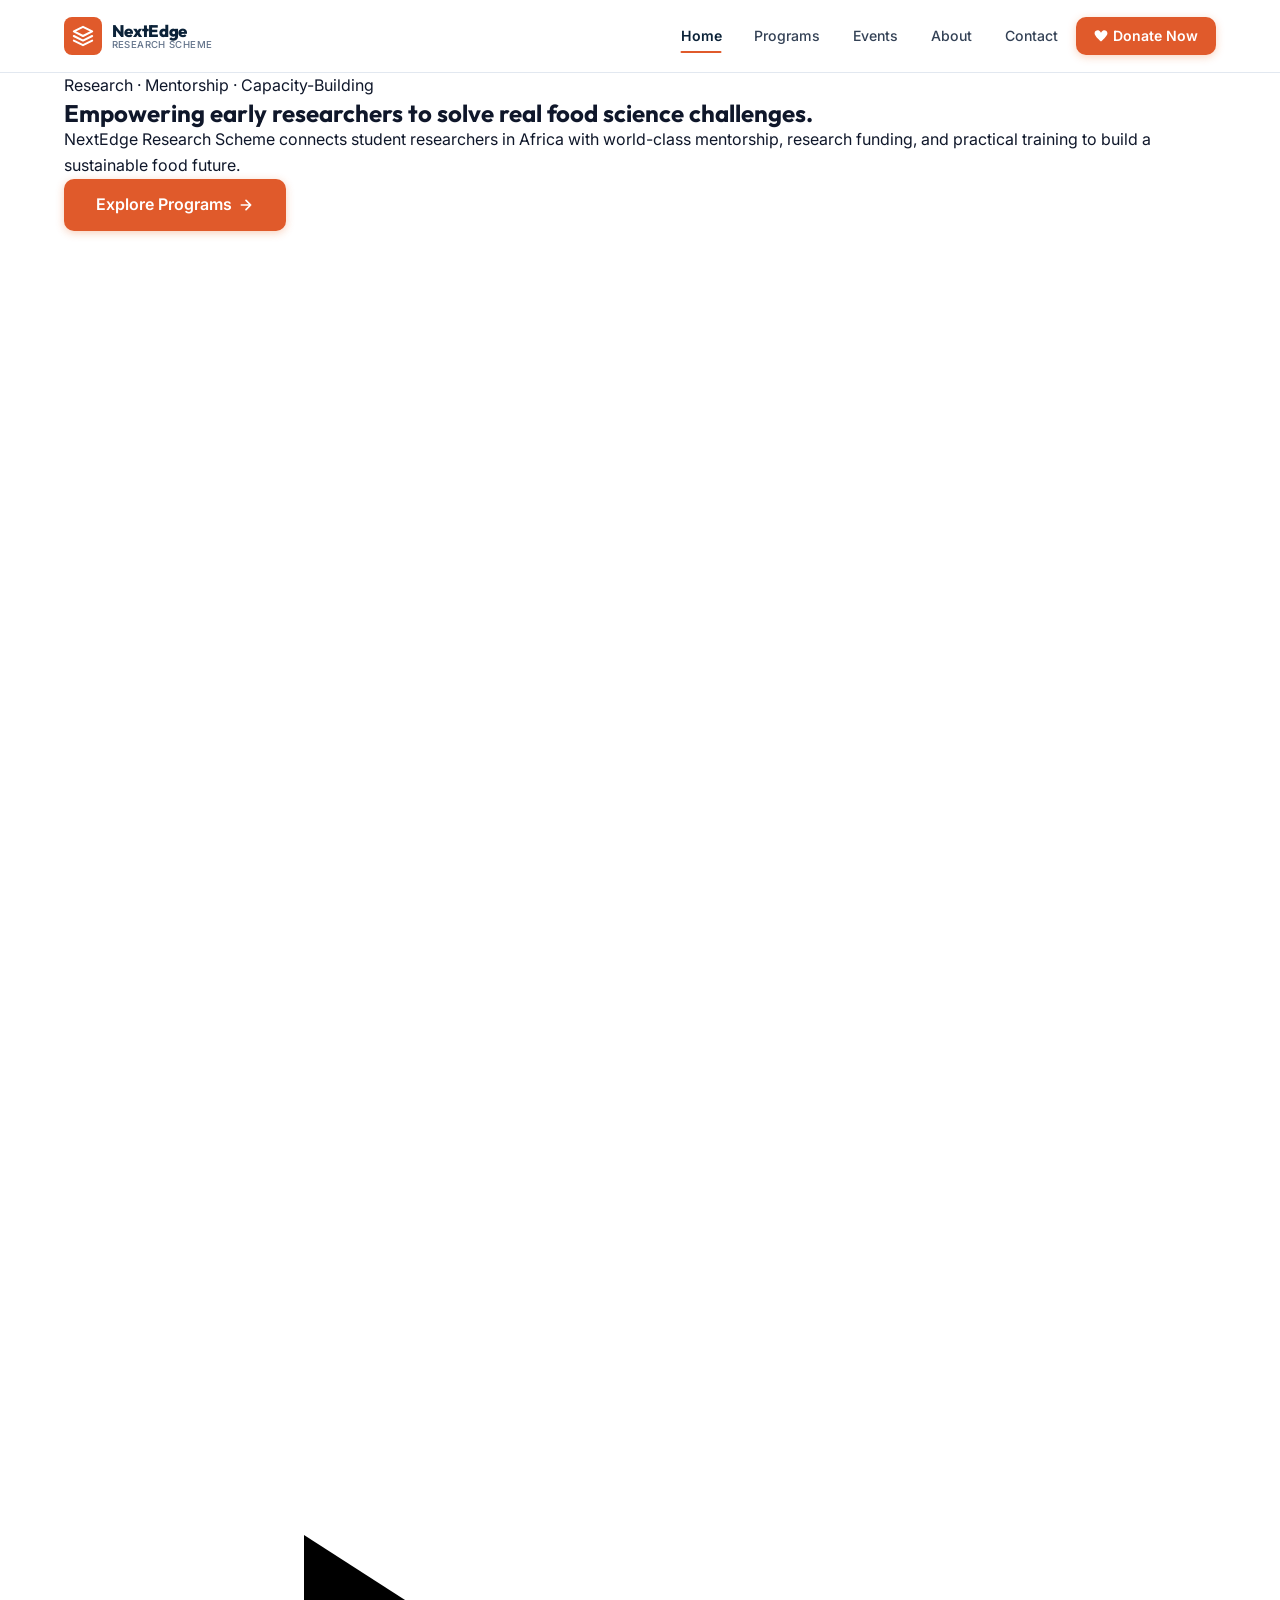
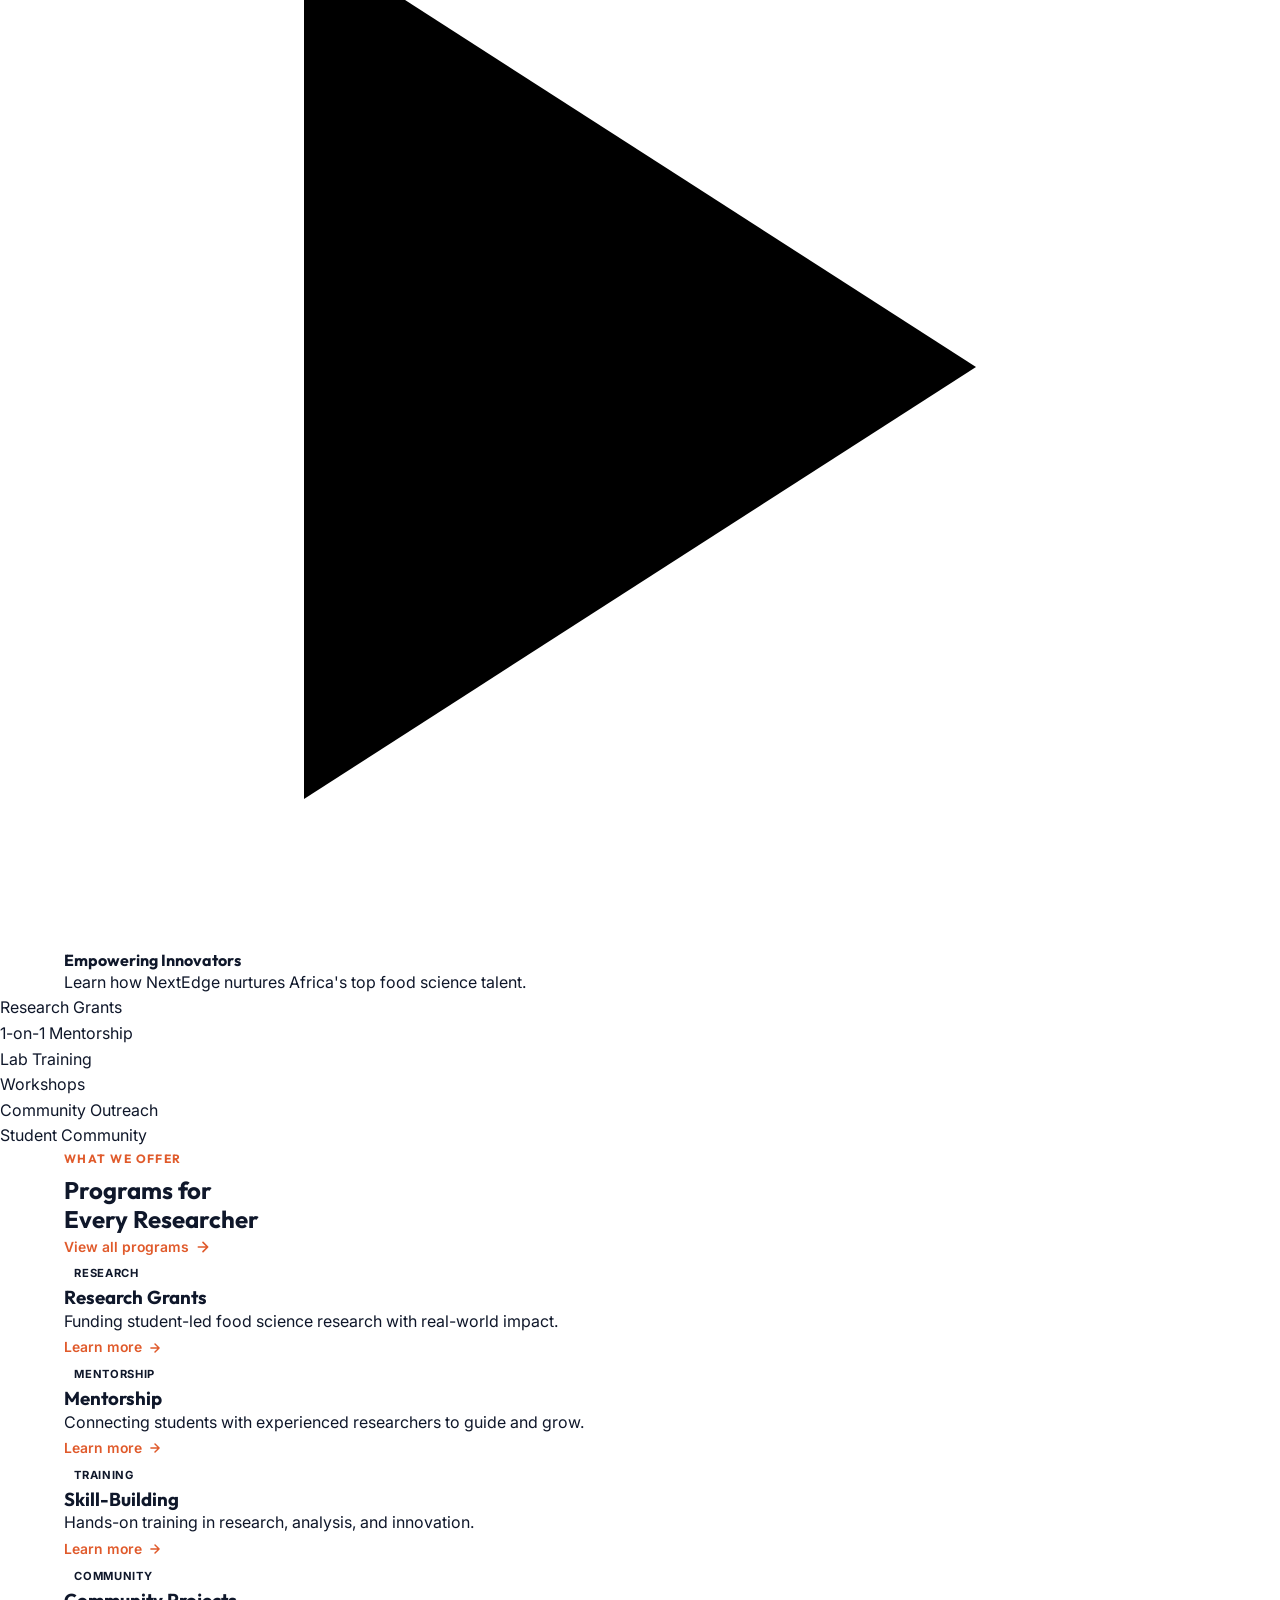
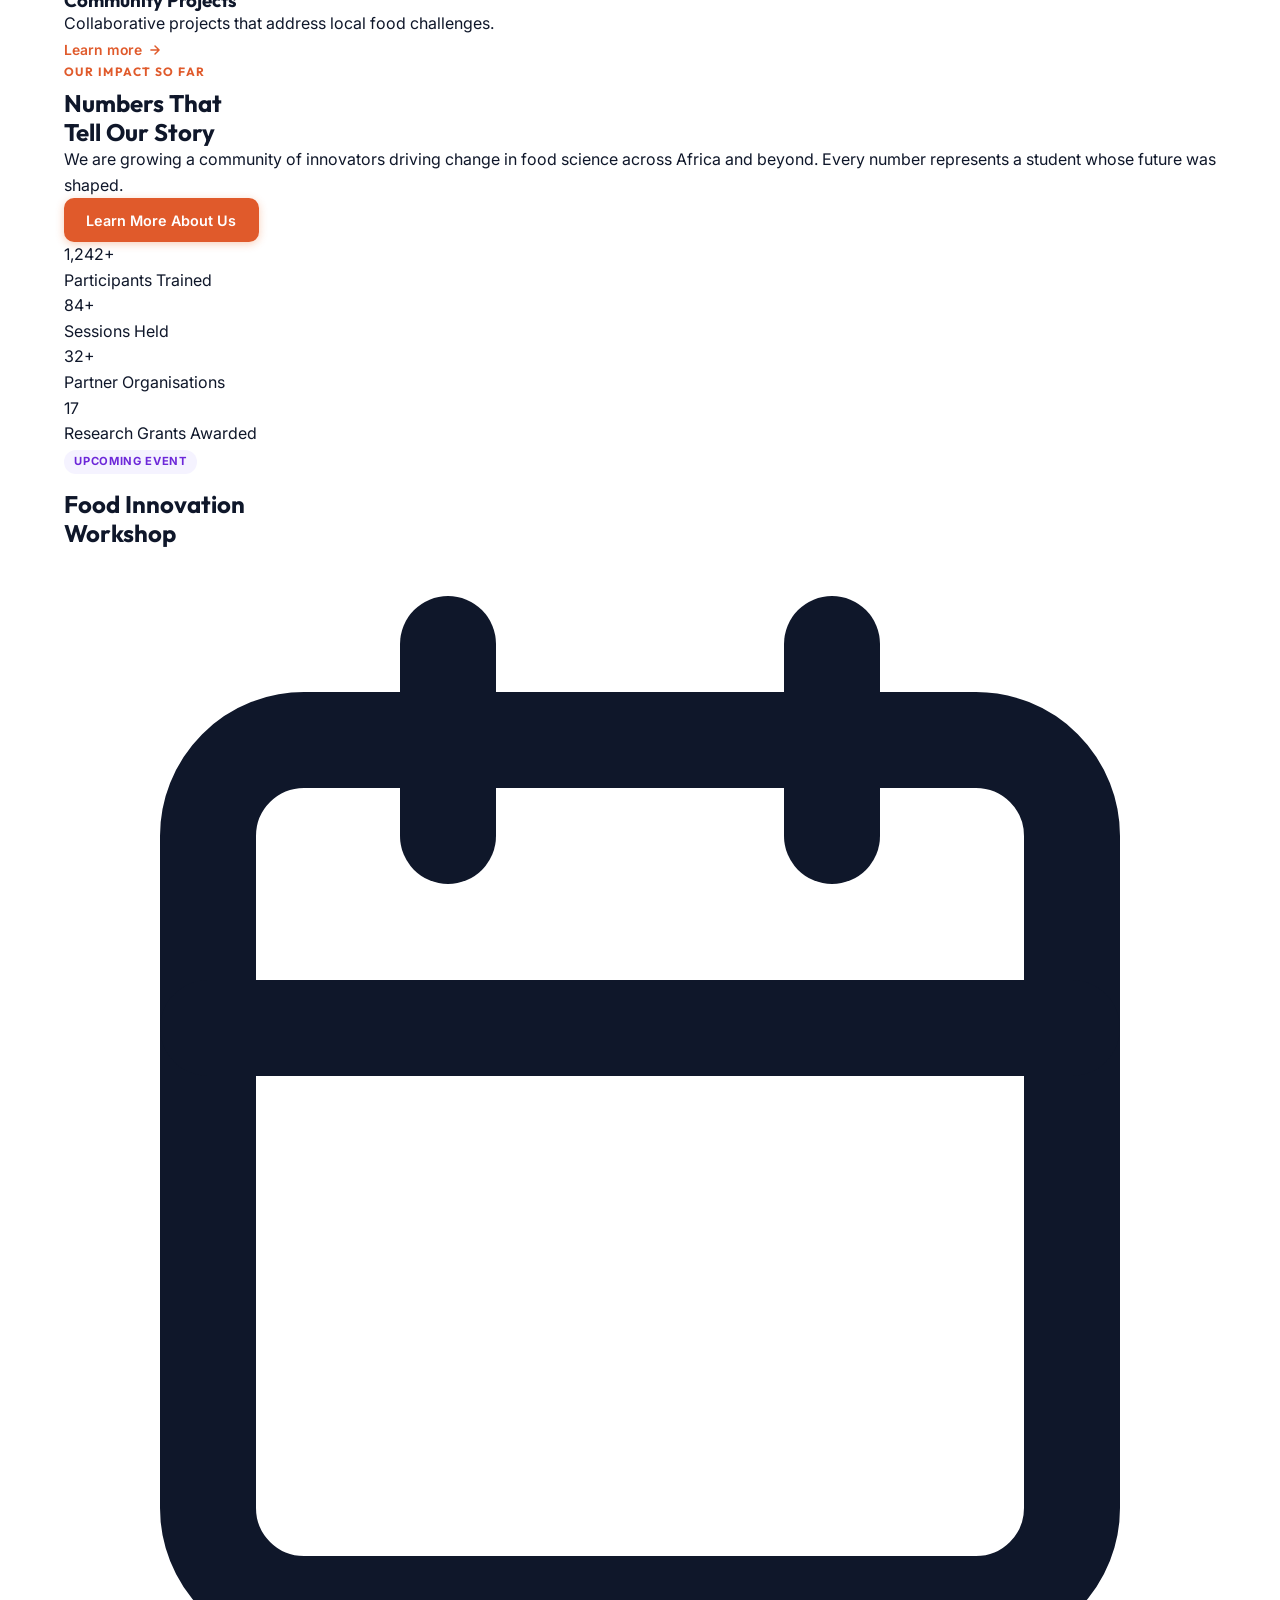
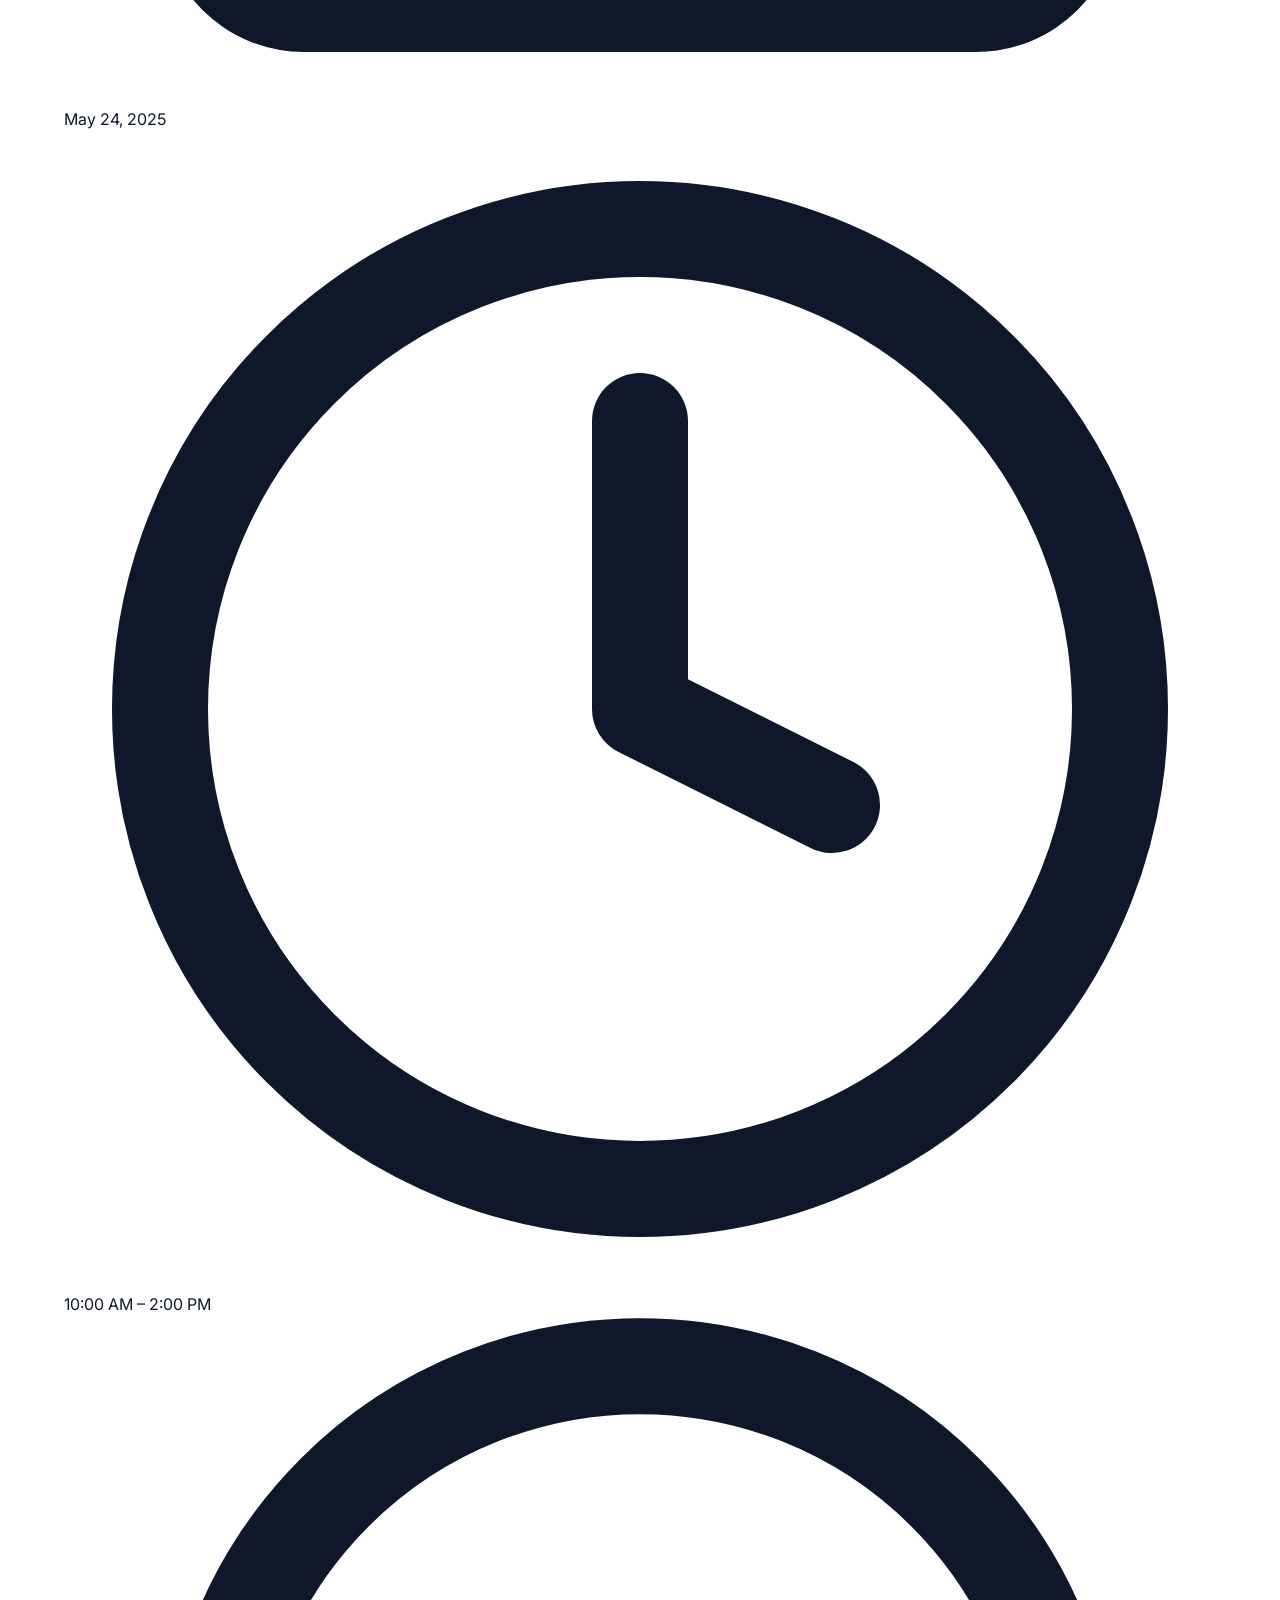
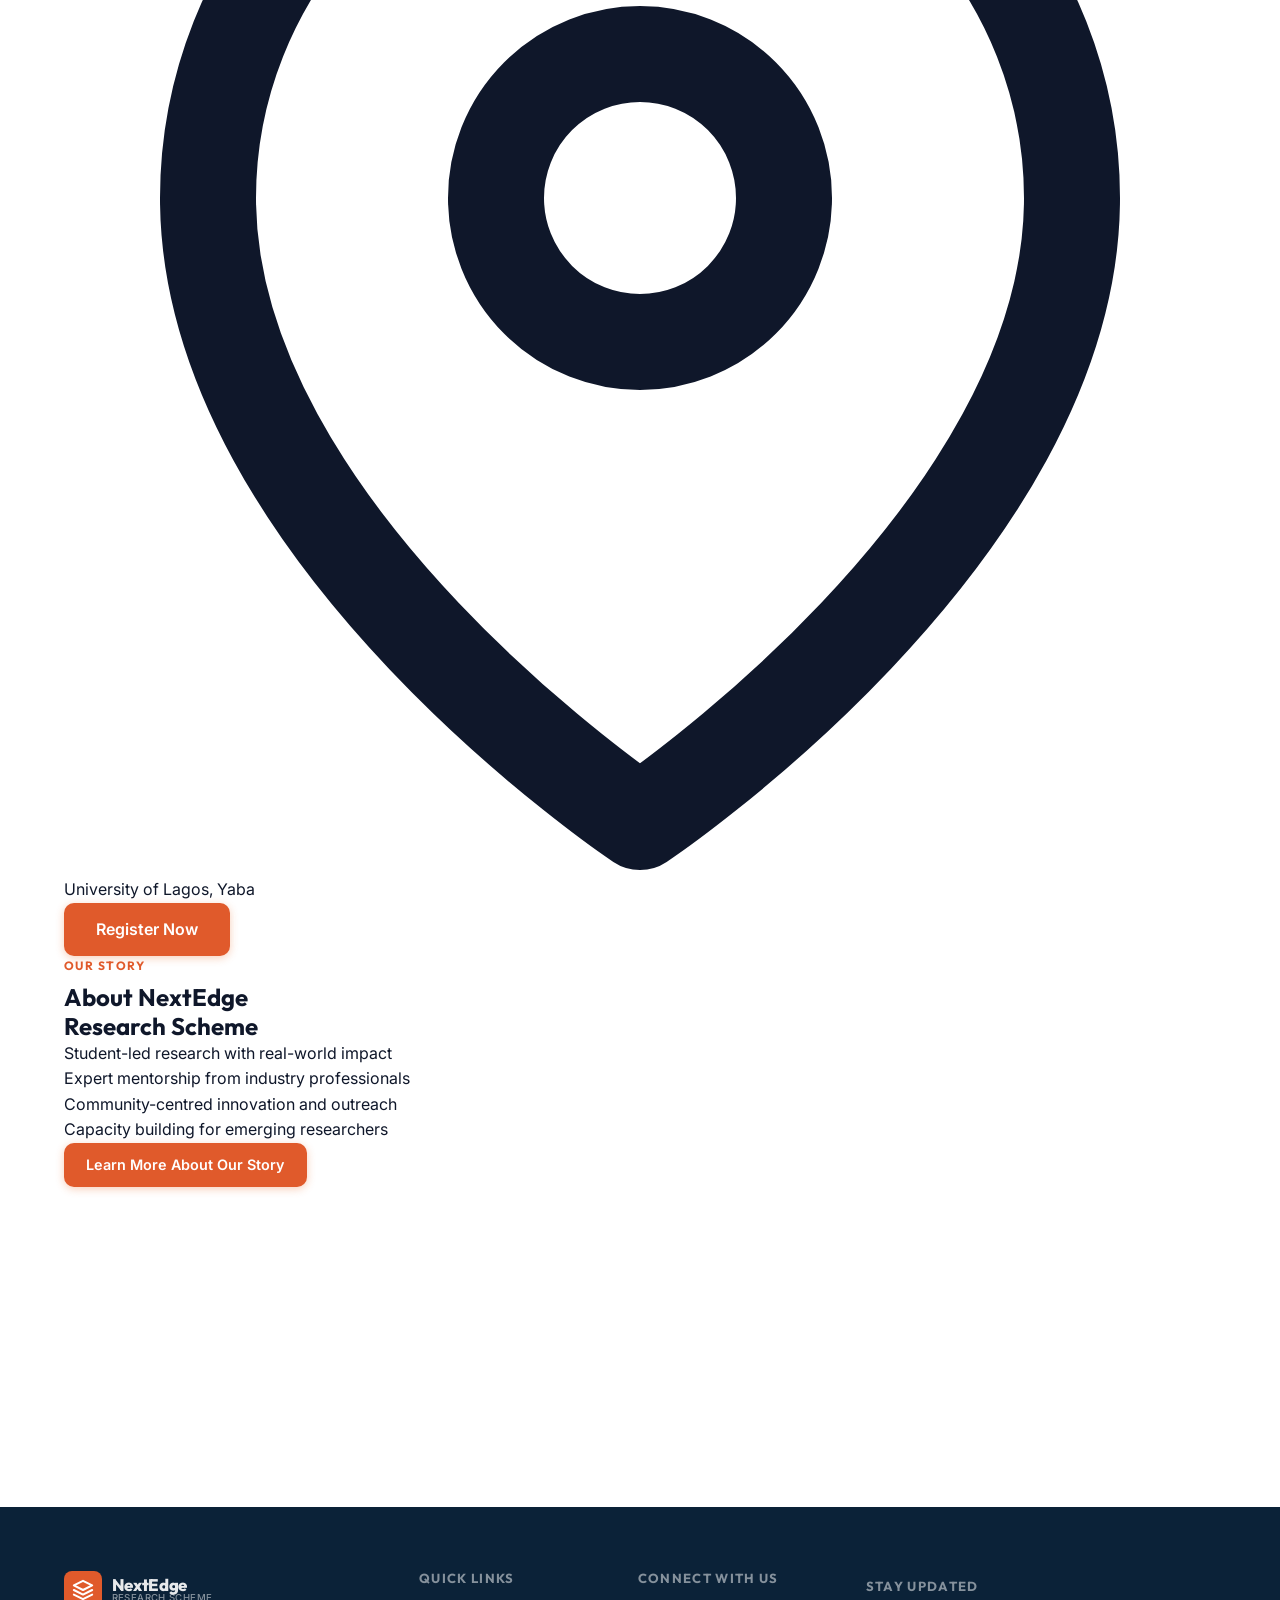
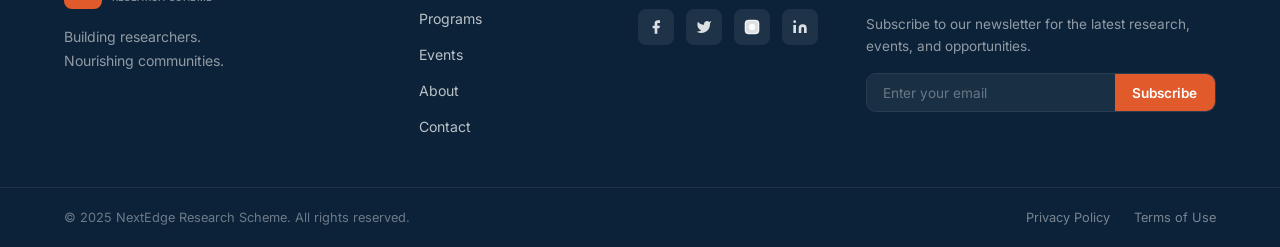
==== index.html @ d98e7039 "fix: rename NexEdge to NextEdge across all project files" ====
<!DOCTYPE html>
<html lang="en">
<head>
  <meta charset="UTF-8" />
  <meta name="viewport" content="width=device-width, initial-scale=1.0" />
  <title>NextEdge Research Scheme — Empowering the Next Generation of Food Scientists</title>
  <meta name="description" content="NextEdge Research Scheme empowers students and early researchers to solve real food science challenges through research, mentorship, and capacity-building." />
  <meta property="og:title" content="NextEdge Research Scheme" />
  <meta property="og:description" content="Empowering students and early researchers to solve real food science challenges." />
  <meta property="og:type" content="website" />
  <link rel="stylesheet" href="css/style.css" />
  <link rel="stylesheet" href="css/home.css" />
</head>
<body>

  <!-- ==================== NAVBAR ==================== -->
  <header id="navbar">
    <div class="container">
      <nav class="nav-inner">
        <a href="index.html" class="nav-logo" aria-label="NextEdge Research Scheme Home">
          <div class="nav-logo-icon">
            <svg viewBox="0 0 24 24" fill="none" stroke="#fff" stroke-width="2.2" stroke-linecap="round" stroke-linejoin="round">
              <path d="M12 2L2 7l10 5 10-5-10-5z"/><path d="M2 17l10 5 10-5"/><path d="M2 12l10 5 10-5"/>
            </svg>
          </div>
          <div class="nav-logo-text">
            <strong>NextEdge</strong>
            <span>Research Scheme</span>
          </div>
        </a>

        <ul class="nav-links" role="list">
          <li><a href="index.html" class="active">Home</a></li>
          <li><a href="programs.html">Programs</a></li>
          <li><a href="events.html">Events</a></li>
          <li><a href="about.html">About</a></li>
          <li><a href="contact.html">Contact</a></li>
          <li>
            <a href="contact.html" class="nav-donate" id="nav-donate-btn">
              <svg viewBox="0 0 24 24" fill="currentColor"><path d="M12 21.593c-5.63-5.539-11-10.297-11-14.402 0-3.791 3.068-5.191 5.281-5.191 1.312 0 4.151.501 5.719 4.457 1.59-3.968 4.464-4.447 5.726-4.447 2.54 0 5.274 1.621 5.274 5.181 0 4.069-5.136 8.625-11 14.402z"/></svg>
              Donate Now
            </a>
          </li>
        </ul>

        <button class="nav-hamburger" id="nav-hamburger" aria-label="Toggle menu" aria-expanded="false">
          <span></span><span></span><span></span>
        </button>
      </nav>
    </div>
    <nav class="nav-mobile" id="nav-mobile" aria-label="Mobile navigation">
      <a href="index.html" class="active">Home</a>
      <a href="programs.html">Programs</a>
      <a href="events.html">Events</a>
      <a href="about.html">About</a>
      <a href="contact.html">Contact</a>
      <a href="contact.html" class="btn btn-primary btn-sm">Donate Now</a>
    </nav>
  </header>

  <!-- ==================== HERO ==================== -->
  <section class="hero" aria-labelledby="hero-heading">
    <div class="container">
      <div class="hero-inner">

        <!-- Left Column: Copy & Actions -->
        <div class="hero-left">
          <div class="hero-tagline-badge">Research · Mentorship · Capacity-Building</div>

          <h1 class="hero-title" id="hero-heading">
            Empowering early researchers to solve <span class="highlight">real food science</span> challenges.
          </h1>

          <p class="hero-desc">
            NextEdge Research Scheme connects student researchers in Africa with world-class mentorship, research funding, and practical training to build a sustainable food future.
          </p>

          <div class="hero-actions">
            <a href="programs.html" class="btn btn-primary btn-lg" id="hero-explore-btn">
              Explore Programs
              <svg width="16" height="16" viewBox="0 0 24 24" fill="none" stroke="currentColor" stroke-width="2.5" stroke-linecap="round" stroke-linejoin="round"><path d="M5 12h14M12 5l7 7-7 7"/></svg>
            </a>
            <a href="about.html" class="btn btn-outline" id="hero-about-btn" style="color:rgba(255,255,255,0.8);border-color:rgba(255,255,255,0.25);">Our Story</a>
          </div>
        </div>

        <!-- Right Column: Story Preview Card -->
        <div class="hero-right">
          <div class="hero-card-preview" id="hero-story-preview">
            <div class="img-fill scene-mentor"></div>
            <div class="hero-card-overlay">
              <div class="hero-badge" role="button" tabindex="0" aria-label="Watch our story video">
                <div class="hero-badge-circle">
                  <svg class="ring-text" viewBox="0 0 100 100" aria-hidden="true">
                    <defs><path id="circle-path" d="M 50,50 m -37,0 a 37,37 0 1,1 74,0 a 37,37 0 1,1 -74,0"/></defs>
                    <text font-size="10.5" font-family="Inter, sans-serif" font-weight="600" fill="rgba(255,255,255,0.6)" letter-spacing="2.5">
                      <textPath href="#circle-path">WATCH OUR STORY · WATCH OUR STORY · </textPath>
                    </text>
                  </svg>
                  <div class="figure-overlay"></div>
                  <div class="hero-badge-play">
                    <svg viewBox="0 0 24 24"><polygon points="5 3 19 12 5 21 5 3"/></svg>
                  </div>
                </div>
              </div>
              <div class="hero-card-caption">
                <h4>Empowering Innovators</h4>
                <p>Learn how NextEdge nurtures Africa's top food science talent.</p>
              </div>
            </div>
          </div>
        </div>

      </div>
    </div>
  </section>

  <!-- ==================== PHOTO STEPPED CAROUSEL BAND ==================== -->
  <section class="photo-band" aria-label="Program photos carousel">
    <div class="photo-band-wrapper">
      <div class="photo-band-track">
        <div class="photo-panel active-center"><div class="img-fill scene-research"></div><span class="photo-panel-label">Research Grants</span></div>
        <div class="photo-panel"><div class="img-fill scene-mentor"></div><span class="photo-panel-label">1-on-1 Mentorship</span></div>
        <div class="photo-panel"><div class="img-fill scene-lab"></div><span class="photo-panel-label">Lab Training</span></div>
        <div class="photo-panel"><div class="img-fill scene-workshop"></div><span class="photo-panel-label">Workshops</span></div>
        <div class="photo-panel"><div class="img-fill scene-community"></div><span class="photo-panel-label">Community Outreach</span></div>
        <div class="photo-panel"><div class="img-fill scene-team"></div><span class="photo-panel-label">Student Community</span></div>
      </div>
    </div>
  </section>

  <!-- ==================== PROGRAMS (orange bold) ==================== -->
  <section class="programs-section" aria-labelledby="programs-heading">
    <div class="container">
      <div class="programs-heading-block">
        <div class="programs-heading-row">
          <div>
            <p class="section-label">What We Offer</p>
            <h2 id="programs-heading">Programs for<br>Every Researcher</h2>
          </div>
          <a href="programs.html" class="link-arrow" id="view-all-programs-link">
            View all programs
            <svg width="16" height="16" viewBox="0 0 24 24" fill="none" stroke="currentColor" stroke-width="2.5" stroke-linecap="round" stroke-linejoin="round"><path d="M5 12h14M12 5l7 7-7 7"/></svg>
          </a>
        </div>
      </div>

      <div class="programs-grid">

        <article class="program-card" id="program-research">
          <div class="program-card-img">
            <div class="img-fill scene-research" style="height:100%">
              <div class="figure-overlay">
                <div class="figure" style="height:65px"></div>
                <div class="figure" style="height:80px"></div>
                <div class="figure" style="height:60px"></div>
              </div>
            </div>
          </div>
          <div class="program-card-body">
            <span class="tag">Research</span>
            <h3>Research Grants</h3>
            <p>Funding student-led food science research with real-world impact.</p>
            <a href="programs.html#research-grants" class="link-arrow" id="learn-more-research">
              Learn more
              <svg width="14" height="14" viewBox="0 0 24 24" fill="none" stroke="currentColor" stroke-width="2.5" stroke-linecap="round" stroke-linejoin="round"><path d="M5 12h14M12 5l7 7-7 7"/></svg>
            </a>
          </div>
        </article>

        <article class="program-card" id="program-mentorship">
          <div class="program-card-img">
            <div class="img-fill scene-mentor" style="height:100%">
              <div class="figure-overlay">
                <div class="figure" style="height:70px"></div>
                <div class="figure" style="height:85px"></div>
              </div>
            </div>
          </div>
          <div class="program-card-body">
            <span class="tag">Mentorship</span>
            <h3>Mentorship</h3>
            <p>Connecting students with experienced researchers to guide and grow.</p>
            <a href="programs.html#mentorship" class="link-arrow" id="learn-more-mentorship">
              Learn more
              <svg width="14" height="14" viewBox="0 0 24 24" fill="none" stroke="currentColor" stroke-width="2.5" stroke-linecap="round" stroke-linejoin="round"><path d="M5 12h14M12 5l7 7-7 7"/></svg>
            </a>
          </div>
        </article>

        <article class="program-card" id="program-skillbuilding">
          <div class="program-card-img">
            <div class="img-fill scene-lab" style="height:100%">
              <div class="figure-overlay">
                <div class="figure" style="height:65px"></div>
                <div class="figure" style="height:80px"></div>
                <div class="figure" style="height:60px"></div>
              </div>
            </div>
          </div>
          <div class="program-card-body">
            <span class="tag">Training</span>
            <h3>Skill-Building</h3>
            <p>Hands-on training in research, analysis, and innovation.</p>
            <a href="programs.html#skill-building" class="link-arrow" id="learn-more-skills">
              Learn more
              <svg width="14" height="14" viewBox="0 0 24 24" fill="none" stroke="currentColor" stroke-width="2.5" stroke-linecap="round" stroke-linejoin="round"><path d="M5 12h14M12 5l7 7-7 7"/></svg>
            </a>
          </div>
        </article>

        <article class="program-card" id="program-community">
          <div class="program-card-img">
            <div class="img-fill scene-community" style="height:100%">
              <div class="figure-overlay">
                <div class="figure" style="height:65px"></div>
                <div class="figure" style="height:80px"></div>
                <div class="figure" style="height:70px"></div>
                <div class="figure" style="height:85px"></div>
              </div>
            </div>
          </div>
          <div class="program-card-body">
            <span class="tag">Community</span>
            <h3>Community Projects</h3>
            <p>Collaborative projects that address local food challenges.</p>
            <a href="programs.html#community-projects" class="link-arrow" id="learn-more-community">
              Learn more
              <svg width="14" height="14" viewBox="0 0 24 24" fill="none" stroke="currentColor" stroke-width="2.5" stroke-linecap="round" stroke-linejoin="round"><path d="M5 12h14M12 5l7 7-7 7"/></svg>
            </a>
          </div>
        </article>

      </div>
    </div>
  </section>

  <!-- ==================== STATS (dark) ==================== -->
  <section class="stats-section" aria-labelledby="stats-heading">
    <div class="container">
      <div class="stats-inner">

        <div class="stats-text-col">
          <p class="section-label">Our Impact So Far</p>
          <h2 class="stats-title" id="stats-heading">Numbers That<br>Tell Our Story</h2>
          <p class="stats-body-text">
            We are growing a community of innovators driving change in food science across Africa and beyond. Every number represents a student whose future was shaped.
          </p>
          <a href="about.html" class="btn btn-primary" id="stats-learn-more-btn">Learn More About Us</a>
        </div>

        <div class="stats-grid" id="stats-grid">
          <div class="stat-card" id="stat-participants">
            <div class="stat-value"><span data-target="1250" data-suffix="+">0</span></div>
            <p class="stat-label">Participants Trained</p>
          </div>
          <div class="stat-card" id="stat-sessions">
            <div class="stat-value"><span data-target="85" data-suffix="+">0</span></div>
            <p class="stat-label">Sessions Held</p>
          </div>
          <div class="stat-card" id="stat-partners">
            <div class="stat-value"><span data-target="32" data-suffix="+">0</span></div>
            <p class="stat-label">Partner Organisations</p>
          </div>
          <div class="stat-card" id="stat-grants">
            <div class="stat-value"><span data-target="18" data-suffix="">0</span></div>
            <p class="stat-label">Research Grants Awarded</p>
          </div>
        </div>

      </div>
    </div>
  </section>

  <!-- ==================== UPCOMING EVENT spotlight ==================== -->
  <section class="event-spotlight" aria-labelledby="event-spotlight-heading">
    <div class="event-spotlight-bg">
      <div class="img-fill scene-workshop">
        <div class="figure-overlay">
          <div class="figure" style="height:160px"></div>
          <div class="figure" style="height:190px"></div>
          <div class="figure" style="height:140px"></div>
          <div class="figure" style="height:180px"></div>
          <div class="figure" style="height:200px"></div>
          <div class="figure" style="height:165px"></div>
          <div class="figure" style="height:150px"></div>
        </div>
      </div>
    </div>

    <div class="event-spotlight-content">
      <div class="container">
        <div class="event-spotlight-inner">
          <div class="event-spotlight-left">
            <span class="tag tag-workshop" style="margin-bottom:1rem; display:inline-block;">Upcoming Event</span>
            <h2 class="event-spotlight-title" id="event-spotlight-heading">
              Food Innovation<br>Workshop
            </h2>
            <ul class="event-spotlight-meta" aria-label="Event details">
              <li class="event-meta-item">
                <svg viewBox="0 0 24 24" fill="none" stroke="currentColor" stroke-width="2" stroke-linecap="round" stroke-linejoin="round"><rect x="3" y="4" width="18" height="18" rx="2"/><line x1="16" y1="2" x2="16" y2="6"/><line x1="8" y1="2" x2="8" y2="6"/><line x1="3" y1="10" x2="21" y2="10"/></svg>
                May 24, 2025
              </li>
              <li class="event-meta-item">
                <svg viewBox="0 0 24 24" fill="none" stroke="currentColor" stroke-width="2" stroke-linecap="round" stroke-linejoin="round"><circle cx="12" cy="12" r="10"/><polyline points="12 6 12 12 16 14"/></svg>
                10:00 AM – 2:00 PM
              </li>
              <li class="event-meta-item">
                <svg viewBox="0 0 24 24" fill="none" stroke="currentColor" stroke-width="2" stroke-linecap="round" stroke-linejoin="round"><path d="M21 10c0 7-9 13-9 13s-9-6-9-13a9 9 0 0 1 18 0z"/><circle cx="12" cy="10" r="3"/></svg>
                University of Lagos, Yaba
              </li>
            </ul>
          </div>

          <div class="event-spotlight-right">
            <a href="contact.html" class="btn btn-primary btn-lg" id="event-register-btn">Register Now</a>
            <a href="events.html" class="btn" id="view-all-events-btn" style="background:rgba(255,255,255,0.1); color:#fff; border:1px solid rgba(255,255,255,0.2);">View All Events</a>
          </div>
        </div>
      </div>
    </div>
  </section>

  <!-- ==================== ABOUT PREVIEW (large card) ==================== -->
  <section class="about-preview" aria-labelledby="about-card-heading">
    <div class="container">
      <div class="about-preview-card">

        <div class="about-preview-text">
          <p class="section-label">Our Story</p>
          <h2 id="about-card-heading">About NextEdge<br>Research Scheme</h2>
          <div class="about-preview-checklist">
            <div class="about-check-item">Student-led research with real-world impact</div>
            <div class="about-check-item">Expert mentorship from industry professionals</div>
            <div class="about-check-item">Community-centred innovation and outreach</div>
            <div class="about-check-item">Capacity building for emerging researchers</div>
          </div>
          <a href="about.html" class="btn btn-primary" id="hero-learn-more-btn">Learn More About Our Story</a>
        </div>

        <div class="about-preview-img">
          <div class="img-fill scene-mentor" style="height:100%; min-height:320px;">
            <div class="figure-overlay">
              <div class="figure" style="height:160px"></div>
              <div class="figure" style="height:200px"></div>
              <div class="figure" style="height:145px"></div>
            </div>
          </div>
        </div>

      </div>
    </div>
  </section>

  <!-- ==================== FOOTER ==================== -->
  <footer id="footer" aria-label="Site footer">
    <div class="container">
      <div class="footer-grid">
        <div class="footer-brand">
          <a href="index.html" class="nav-logo" aria-label="NextEdge Home">
            <div class="nav-logo-icon">
              <svg viewBox="0 0 24 24" fill="none" stroke="#fff" stroke-width="2.2" stroke-linecap="round" stroke-linejoin="round">
                <path d="M12 2L2 7l10 5 10-5-10-5z"/><path d="M2 17l10 5 10-5"/><path d="M2 12l10 5 10-5"/>
              </svg>
            </div>
            <div class="nav-logo-text">
              <strong>NextEdge</strong>
              <span>Research Scheme</span>
            </div>
          </a>
          <p class="footer-tagline">Building researchers.<br>Nourishing communities.</p>
        </div>
        <div class="footer-col">
          <h4>Quick Links</h4>
          <ul>
            <li><a href="programs.html">Programs</a></li>
            <li><a href="events.html">Events</a></li>
            <li><a href="about.html">About</a></li>
            <li><a href="contact.html">Contact</a></li>
          </ul>
        </div>
        <div class="footer-col">
          <h4>Connect With Us</h4>
          <div class="footer-social" role="list">
            <a href="#" class="social-icon" aria-label="Facebook" role="listitem">
              <svg viewBox="0 0 24 24" fill="rgba(255,255,255,0.85)"><path d="M18 2h-3a5 5 0 0 0-5 5v3H7v4h3v8h4v-8h3l1-4h-4V7a1 1 0 0 1 1-1h3z"/></svg>
            </a>
            <a href="#" class="social-icon" aria-label="Twitter" role="listitem">
              <svg viewBox="0 0 24 24" fill="rgba(255,255,255,0.85)"><path d="M23 3a10.9 10.9 0 0 1-3.14 1.53 4.48 4.48 0 0 0-7.86 3v1A10.66 10.66 0 0 1 3 4s-4 9 5 13a11.64 11.64 0 0 1-7 2c9 5 20 0 20-11.5a4.5 4.5 0 0 0-.08-.83A7.72 7.72 0 0 0 23 3z"/></svg>
            </a>
            <a href="#" class="social-icon" aria-label="Instagram" role="listitem">
              <svg viewBox="0 0 24 24" fill="none" stroke="rgba(255,255,255,0.85)" stroke-width="2"><rect x="2" y="2" width="20" height="20" rx="5"/><path d="M16 11.37A4 4 0 1 1 12.63 8 4 4 0 0 1 16 11.37z"/><line x1="17.5" y1="6.5" x2="17.51" y2="6.5"/></svg>
            </a>
            <a href="#" class="social-icon" aria-label="LinkedIn" role="listitem">
              <svg viewBox="0 0 24 24" fill="rgba(255,255,255,0.85)"><path d="M16 8a6 6 0 0 1 6 6v7h-4v-7a2 2 0 0 0-2-2 2 2 0 0 0-2 2v7h-4v-7a6 6 0 0 1 6-6z"/><rect x="2" y="9" width="4" height="12"/><circle cx="4" cy="4" r="2"/></svg>
            </a>
          </div>
        </div>
        <div class="footer-col footer-newsletter">
          <h4>Stay Updated</h4>
          <p>Subscribe to our newsletter for the latest research, events, and opportunities.</p>
          <form class="newsletter-form" id="footer-newsletter-form" novalidate>
            <input type="email" placeholder="Enter your email" aria-label="Email address for newsletter" required />
            <button type="submit">Subscribe</button>
          </form>
        </div>
      </div>
    </div>
    <div class="footer-bottom">
      <div class="container">
        <div class="footer-bottom-inner">
          <p>© 2025 NextEdge Research Scheme. All rights reserved.</p>
          <nav class="footer-legal" aria-label="Legal links">
            <a href="#">Privacy Policy</a>
            <a href="#">Terms of Use</a>
          </nav>
        </div>
      </div>
    </div>
  </footer>

  <script src="js/main.js"></script>
</body>
</html>
---- css/style.css ----
/* ============================================================
   NextEdge Research Scheme — Global Styles
   style.css: Variables, Reset, Typography, Navbar, Footer
   ============================================================ */

@import url('https://fonts.googleapis.com/css2?family=Outfit:wght@300;400;500;600;700;800&family=Inter:wght@300;400;500;600;700&display=swap');

/* ===== CSS VARIABLES ===== */
:root {
  /* Colors */
  --navy:        #0B2238;
  --navy-light:  #143454;
  --navy-mid:    #1E4670;
  --orange:      #E05A2B;
  --orange-dark: #C4481C;
  --orange-light:#F27043;
  --orange-bg:   #FFF4F0;
  
  /* Complementary Natural Accents */
  --green:       #2A6F4E;
  --green-bg:    #EBF5F0;
  --gold:        #D97706;
  --gold-bg:     #FEF3C7;

  /* Text Contrast System */
  --text-dark:   #0F172A; /* Deep slate for high contrast titles */
  --text-mid:    #334155; /* Mid slate for body text */
  --text-light:  #64748B; /* Soft slate for descriptions */
  --text-muted:  #94A3B8; /* Muted captions */

  /* Background System */
  --bg-white:    #FFFFFF;
  --bg-light:    #F8FAFC;
  --bg-porcelain:#F1F5F9;
  --border:      #E2E8F0;
  --border-dark: #CBD5E1;

  /* Category Tags */
  --tag-research:   #EFF6FF;
  --tag-research-c: #1D4ED8;
  --tag-mentorship: #F0FDF4;
  --tag-mentorship-c:#15803D;
  --tag-training:   #FFFBEB;
  --tag-training-c: #D97706;
  --tag-community:  #FFF7ED;
  --tag-community-c:#EA580C;
  --tag-workshop:   #F5F3FF;
  --tag-workshop-c: #6D28D9;

  /* Typography */
  --font-heading: 'Outfit', sans-serif;
  --font-body:    'Inter', sans-serif;

  /* Spacing */
  --section-pad: 5rem 0;
  --container-max: 1200px;
  --container-pad: 0 1.5rem;

  /* Radius */
  --radius-sm:  6px;
  --radius-md:  10px;
  --radius-lg:  16px;
  --radius-xl:  24px;

  /* Shadows */
  --shadow-sm:  0 1px 3px rgba(15,23,42,0.06);
  --shadow-md:  0 4px 20px rgba(15,23,42,0.08);
  --shadow-lg:  0 10px 32px rgba(15,23,42,0.12);
  --shadow-nav: 0 4px 20px rgba(11,34,56,0.08);

  /* Transitions */
  --trans-fast: 0.18s ease;
  --trans-mid:  0.28s ease;
  --trans-slow: 0.4s ease;

  /* Nav */
  --nav-height: 72px;
}

/* ===== RESET & BASE ===== */
*, *::before, *::after { box-sizing: border-box; margin: 0; padding: 0; }

html { scroll-behavior: smooth; font-size: 16px; -webkit-text-size-adjust: 100%; }

body {
  font-family: var(--font-body);
  font-size: 1rem;
  line-height: 1.6;
  color: var(--text-dark);
  background: var(--bg-white);
  -webkit-font-smoothing: antialiased;
}

img { display: block; max-width: 100%; height: auto; }
a { color: inherit; text-decoration: none; }
ul, ol { list-style: none; }
button { cursor: pointer; border: none; background: none; font-family: inherit; }
input, textarea, select { font-family: inherit; font-size: inherit; }

/* ===== TYPOGRAPHY ===== */
h1, h2, h3, h4, h5, h6 {
  font-family: var(--font-heading);
  line-height: 1.2;
  color: var(--text-dark);
}

.section-label {
  font-family: var(--font-heading);
  font-size: 0.75rem;
  font-weight: 700;
  letter-spacing: 0.12em;
  text-transform: uppercase;
  color: var(--orange);
  margin-bottom: 0.5rem;
}

/* ===== CONTAINER ===== */
.container {
  max-width: var(--container-max);
  margin: 0 auto;
  padding: var(--container-pad);
}

/* ===== BUTTONS ===== */
.btn {
  display: inline-flex;
  align-items: center;
  gap: 0.4rem;
  padding: 0.65rem 1.4rem;
  border-radius: var(--radius-md);
  font-family: var(--font-body);
  font-size: 0.9rem;
  font-weight: 600;
  transition: background var(--trans-fast), transform var(--trans-fast), box-shadow var(--trans-fast);
  white-space: nowrap;
}

.btn-primary {
  background: var(--orange);
  color: #fff;
  box-shadow: 0 2px 8px rgba(232,97,26,0.30);
}
.btn-primary:hover {
  background: var(--orange-dark);
  transform: translateY(-2px);
  box-shadow: 0 6px 18px rgba(232,97,26,0.40);
}

.btn-outline {
  background: transparent;
  color: var(--orange);
  border: 1.5px solid var(--orange);
}
.btn-outline:hover {
  background: var(--orange);
  color: #fff;
  transform: translateY(-2px);
}

.btn-navy {
  background: var(--navy);
  color: #fff;
}
.btn-navy:hover {
  background: var(--navy-light);
  transform: translateY(-2px);
  box-shadow: var(--shadow-md);
}

.btn-sm {
  padding: 0.45rem 1rem;
  font-size: 0.82rem;
}

.btn-lg {
  padding: 0.85rem 2rem;
  font-size: 1rem;
}

/* ===== TAGS / BADGES ===== */
.tag {
  display: inline-block;
  padding: 0.2rem 0.65rem;
  border-radius: 999px;
  font-size: 0.7rem;
  font-weight: 700;
  letter-spacing: 0.06em;
  text-transform: uppercase;
}
.tag-research   { background: var(--tag-research);   color: var(--tag-research-c); }
.tag-mentorship { background: var(--tag-mentorship);  color: var(--tag-mentorship-c); }
.tag-training   { background: var(--tag-training);   color: var(--tag-training-c); }
.tag-community  { background: var(--tag-community);  color: var(--tag-community-c); }
.tag-workshop   { background: var(--tag-workshop);   color: var(--tag-workshop-c); }

/* ===== LINK ARROW ===== */
.link-arrow {
  display: inline-flex;
  align-items: center;
  gap: 0.35rem;
  color: var(--orange);
  font-size: 0.87rem;
  font-weight: 600;
  transition: gap var(--trans-fast), color var(--trans-fast);
}
.link-arrow:hover { gap: 0.6rem; color: var(--orange-dark); }
.link-arrow svg { flex-shrink: 0; }

/* ===== SECTION HEADER ===== */
.section-header {
  display: flex;
  align-items: flex-end;
  justify-content: space-between;
  gap: 1rem;
  margin-bottom: 2.5rem;
  flex-wrap: wrap;
}
.section-header h2 {
  font-family: var(--font-heading);
  font-size: clamp(1.5rem, 3vw, 2.1rem);
  font-weight: 700;
  color: var(--text-dark);
}

/* ===== DIVIDER ===== */
.divider { border: none; border-top: 1px solid var(--border); margin: 0; }

/* ================================================================
   NAVBAR
   ================================================================ */
#navbar {
  position: sticky;
  top: 0;
  z-index: 1000;
  background: var(--bg-white);
  border-bottom: 1px solid var(--border);
  transition: box-shadow var(--trans-mid), background var(--trans-mid);
}
#navbar.scrolled {
  box-shadow: var(--shadow-nav);
}

.nav-inner {
  display: flex;
  align-items: center;
  height: var(--nav-height);
  gap: 2rem;
}

/* Logo */
.nav-logo {
  display: flex;
  align-items: center;
  gap: 0.6rem;
  flex-shrink: 0;
  text-decoration: none;
}
.nav-logo-icon {
  width: 38px;
  height: 38px;
  background: var(--orange);
  border-radius: 8px;
  display: flex;
  align-items: center;
  justify-content: center;
  flex-shrink: 0;
}
.nav-logo-icon svg { width: 22px; height: 22px; }
.nav-logo-text { display: flex; flex-direction: column; line-height: 1; }
.nav-logo-text strong {
  font-family: var(--font-heading);
  font-size: 1.05rem;
  font-weight: 800;
  color: var(--navy);
  letter-spacing: -0.02em;
}
.nav-logo-text span {
  font-size: 0.6rem;
  font-weight: 500;
  color: var(--text-light);
  letter-spacing: 0.04em;
  text-transform: uppercase;
}

/* Nav Links */
.nav-links {
  display: flex;
  align-items: center;
  gap: 0.25rem;
  margin-left: auto;
}
.nav-links a {
  position: relative;
  padding: 0.5rem 0.9rem;
  font-size: 0.88rem;
  font-weight: 500;
  color: var(--text-mid);
  border-radius: var(--radius-sm);
  transition: color var(--trans-fast), background var(--trans-fast);
}
.nav-links a::after {
  content: '';
  position: absolute;
  bottom: -1px;
  left: 50%;
  width: 0;
  height: 2px;
  background: var(--orange);
  transform: translateX(-50%);
  transition: width var(--trans-fast);
  border-radius: 99px;
}
.nav-links a:hover { color: var(--navy); }
.nav-links a:hover::after,
.nav-links a.active::after { width: calc(100% - 1.8rem); }
.nav-links a.active { color: var(--navy); font-weight: 600; }

/* Donate button */
.nav-donate {
  background: var(--orange);
  color: #fff !important;
  border-radius: var(--radius-md) !important;
  padding: 0.5rem 1.1rem !important;
  font-weight: 600 !important;
  box-shadow: 0 2px 8px rgba(232,97,26,0.28);
  transition: background var(--trans-fast), transform var(--trans-fast), box-shadow var(--trans-fast) !important;
  display: flex !important;
  align-items: center;
  gap: 0.35rem;
  white-space: nowrap;
}
.nav-donate:hover {
  background: var(--orange-dark) !important;
  transform: translateY(-2px) !important;
  box-shadow: 0 5px 16px rgba(232,97,26,0.38) !important;
}
.nav-donate::after { display: none !important; }
.nav-donate svg { width: 14px; height: 14px; flex-shrink: 0; }

/* Hamburger */
.nav-hamburger {
  display: none;
  flex-direction: column;
  gap: 5px;
  width: 28px;
  padding: 2px;
  cursor: pointer;
  margin-left: auto;
}
.nav-hamburger span {
  display: block;
  height: 2px;
  background: var(--navy);
  border-radius: 99px;
  transition: transform var(--trans-mid), opacity var(--trans-fast), width var(--trans-mid);
  transform-origin: center;
}
.nav-hamburger span:nth-child(1) { width: 100%; }
.nav-hamburger span:nth-child(2) { width: 75%; }
.nav-hamburger span:nth-child(3) { width: 55%; }

.nav-hamburger.open span:nth-child(1) { transform: translateY(7px) rotate(45deg); width: 100%; }
.nav-hamburger.open span:nth-child(2) { opacity: 0; transform: translateX(-8px); }
.nav-hamburger.open span:nth-child(3) { transform: translateY(-7px) rotate(-45deg); width: 100%; }

/* Mobile Nav Overlay */
.nav-mobile {
  display: none;
  flex-direction: column;
  padding: 1rem 1.5rem 1.5rem;
  background: var(--bg-white);
  border-top: 1px solid var(--border);
  gap: 0.25rem;
  box-shadow: 0 8px 24px rgba(0,0,0,0.10);
}
.nav-mobile.open { display: flex; }
.nav-mobile a {
  padding: 0.75rem 0.5rem;
  font-size: 1rem;
  font-weight: 500;
  color: var(--text-mid);
  border-bottom: 1px solid var(--border);
  transition: color var(--trans-fast);
}
.nav-mobile a:last-child { border-bottom: none; }
.nav-mobile a:hover, .nav-mobile a.active { color: var(--orange); }
.nav-mobile .btn { margin-top: 0.75rem; align-self: flex-start; }

/* ================================================================
   FOOTER
   ================================================================ */
#footer {
  background: var(--navy);
  color: rgba(255,255,255,0.85);
  padding: 4rem 0 0;
}

.footer-grid {
  display: grid;
  grid-template-columns: 1.8fr 1fr 1fr 1.4fr;
  gap: 3rem;
  padding-bottom: 3rem;
}

.footer-brand .nav-logo-text strong,
.footer-brand .nav-logo-text span { color: rgba(255,255,255,0.9); }
.footer-brand .nav-logo-text span { color: rgba(255,255,255,0.5); }

.footer-tagline {
  margin-top: 1rem;
  font-size: 0.88rem;
  color: rgba(255,255,255,0.55);
  line-height: 1.7;
}

.footer-col h4 {
  font-family: var(--font-heading);
  font-size: 0.82rem;
  font-weight: 700;
  letter-spacing: 0.1em;
  text-transform: uppercase;
  color: rgba(255,255,255,0.5);
  margin-bottom: 1.2rem;
}
.footer-col ul { display: flex; flex-direction: column; gap: 0.65rem; }
.footer-col ul li a {
  font-size: 0.88rem;
  color: rgba(255,255,255,0.72);
  transition: color var(--trans-fast);
}
.footer-col ul li a:hover { color: var(--orange-light); }

/* Social */
.footer-social {
  display: flex;
  gap: 0.75rem;
  margin-top: 1.4rem;
}
.social-icon {
  width: 36px;
  height: 36px;
  border-radius: 8px;
  background: rgba(255,255,255,0.08);
  display: flex;
  align-items: center;
  justify-content: center;
  transition: background var(--trans-fast), transform var(--trans-fast);
}
.social-icon:hover { background: var(--orange); transform: translateY(-3px); }
.social-icon svg { width: 16px; height: 16px; fill: rgba(255,255,255,0.85); }

/* Newsletter */
.footer-newsletter { margin-top: 0.5rem; }
.footer-newsletter p {
  font-size: 0.85rem;
  color: rgba(255,255,255,0.55);
  margin-bottom: 1rem;
  line-height: 1.6;
}
.newsletter-form {
  display: flex;
  gap: 0;
  border-radius: var(--radius-md);
  overflow: hidden;
  border: 1px solid rgba(255,255,255,0.12);
}
.newsletter-form input {
  flex: 1;
  background: rgba(255,255,255,0.06);
  border: none;
  padding: 0.65rem 1rem;
  font-size: 0.85rem;
  color: rgba(255,255,255,0.9);
  outline: none;
}
.newsletter-form input::placeholder { color: rgba(255,255,255,0.35); }
.newsletter-form button {
  background: var(--orange);
  color: #fff;
  padding: 0.65rem 1.1rem;
  font-size: 0.85rem;
  font-weight: 600;
  transition: background var(--trans-fast);
  white-space: nowrap;
}
.newsletter-form button:hover { background: var(--orange-dark); }

/* Footer Bottom */
.footer-bottom {
  border-top: 1px solid rgba(255,255,255,0.08);
  padding: 1.2rem 0;
}
.footer-bottom-inner {
  display: flex;
  align-items: center;
  justify-content: space-between;
  gap: 1rem;
  flex-wrap: wrap;
}
.footer-bottom-inner p {
  font-size: 0.8rem;
  color: rgba(255,255,255,0.4);
}
.footer-legal {
  display: flex;
  gap: 1.5rem;
}
.footer-legal a {
  font-size: 0.8rem;
  color: rgba(255,255,255,0.45);
  transition: color var(--trans-fast);
}
.footer-legal a:hover { color: var(--orange-light); }

/* ===== IMAGE PLACEHOLDERS (when real images not available) ===== */
.img-placeholder {
  background: linear-gradient(135deg, #e8f0fe 0%, #f0e8ff 50%, #e8f8e8 100%);
  display: flex;
  align-items: center;
  justify-content: center;
  border-radius: var(--radius-md);
  overflow: hidden;
  position: relative;
}
.img-placeholder::after {
  content: '';
  position: absolute;
  inset: 0;
  background: linear-gradient(135deg, rgba(255,255,255,0.1) 0%, transparent 100%);
}

/* ===== REAL SCENE PHOTOGRAPHY (LOCAL HIGH-RES JPGs) ===== */
.img-fill { width: 100%; height: 100%; display: block; object-fit: cover; }

.scene-lab {
  background: url('../images/lab.jpg') center/cover no-repeat !important;
  position: relative;
}
.scene-team {
  background: url('../images/team.jpg') center/cover no-repeat !important;
  position: relative;
}
.scene-research {
  background: url('../images/research.jpg') center/cover no-repeat !important;
  position: relative;
}
.scene-community {
  background: url('../images/community.jpg') center/cover no-repeat !important;
  position: relative;
}
.scene-mentor {
  background: url('../images/mentor.jpg') center/cover no-repeat !important;
  position: relative;
}
.scene-event {
  background: url('../images/event.jpg') center/cover no-repeat !important;
  position: relative;
}
.scene-workshop {
  background: url('../images/workshop.jpg') center/cover no-repeat !important;
  position: relative;
}

.figure-overlay { display: none !important; }

/* ===== RESPONSIVE ===== */
@media (max-width: 1023px) {
  .nav-links { display: none; }
  .nav-hamburger { display: flex; }
}

@media (max-width: 767px) {
  :root { --nav-height: 62px; }
  .footer-grid {
    grid-template-columns: 1fr 1fr;
    gap: 2rem;
  }
  .footer-brand { grid-column: 1 / -1; }
}

@media (max-width: 479px) {
  .footer-grid { grid-template-columns: 1fr; }
  .footer-bottom-inner { flex-direction: column; align-items: flex-start; gap: 0.5rem; }
}
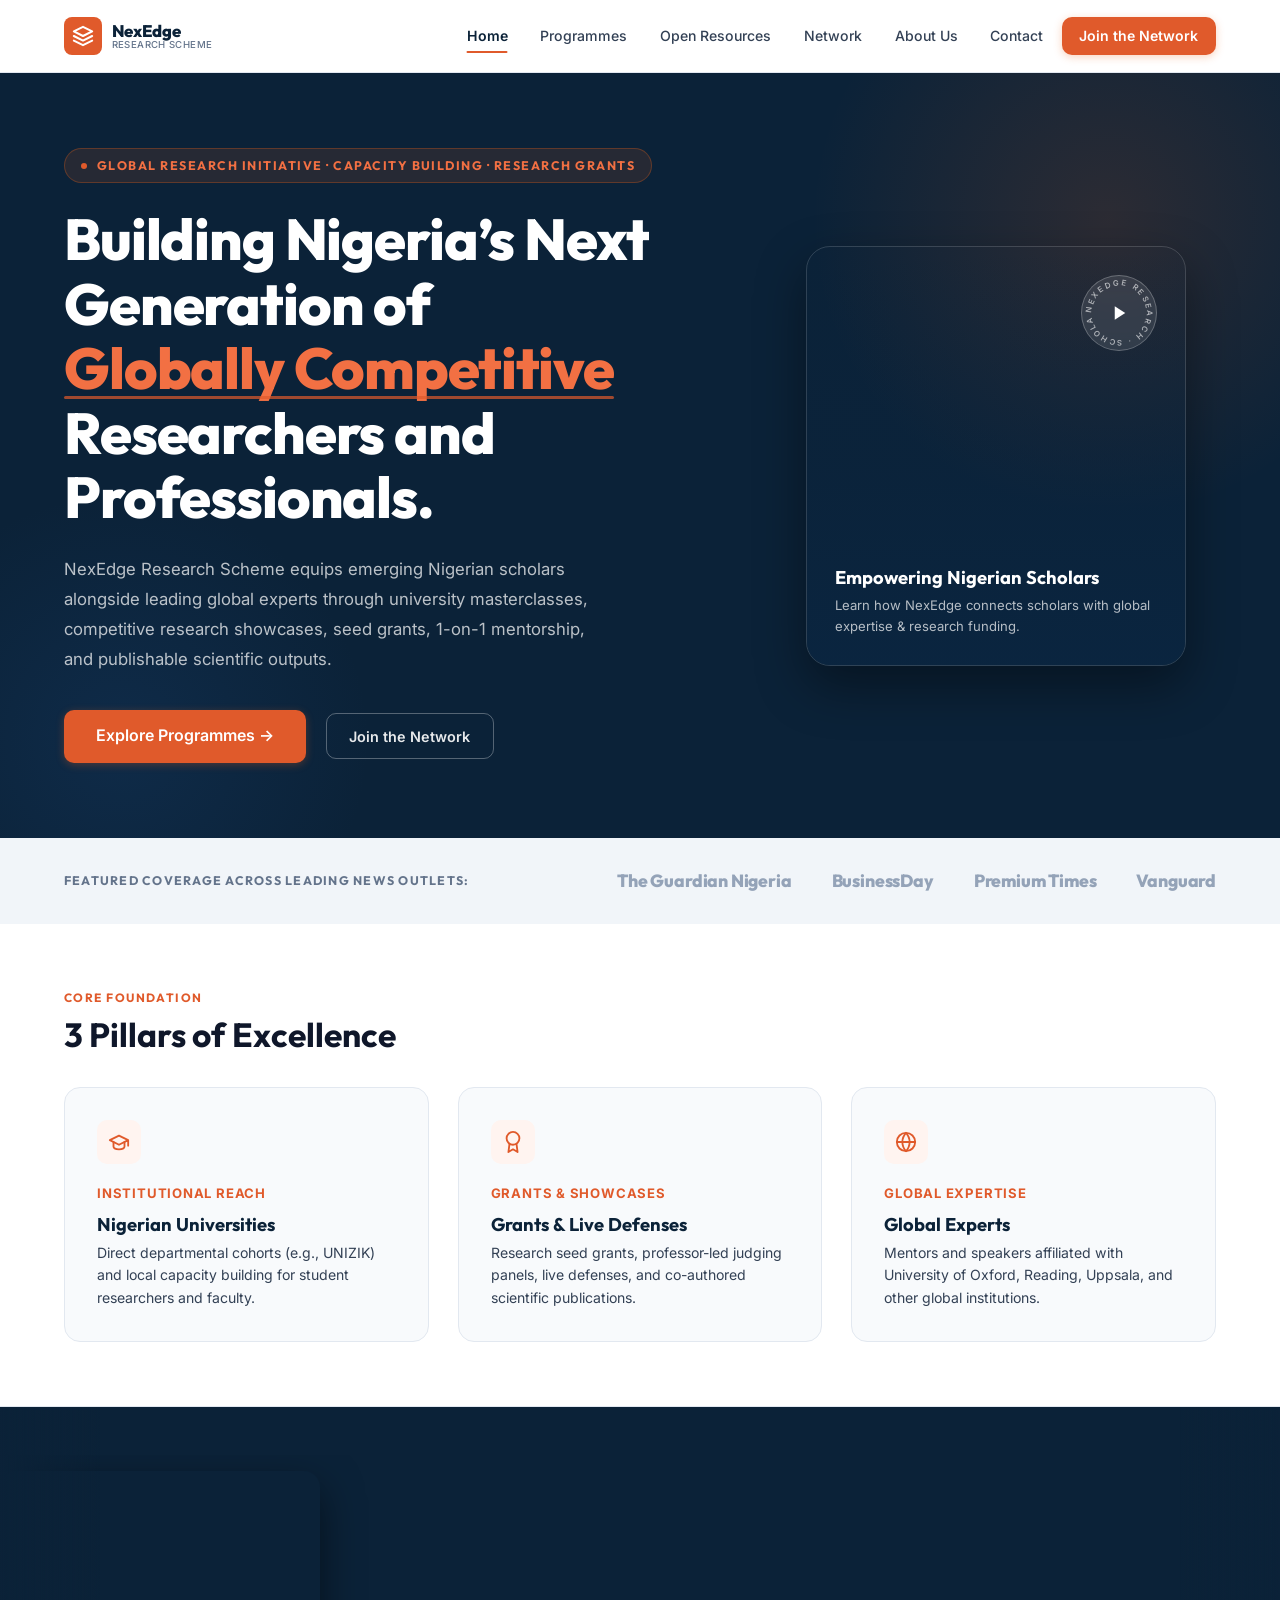
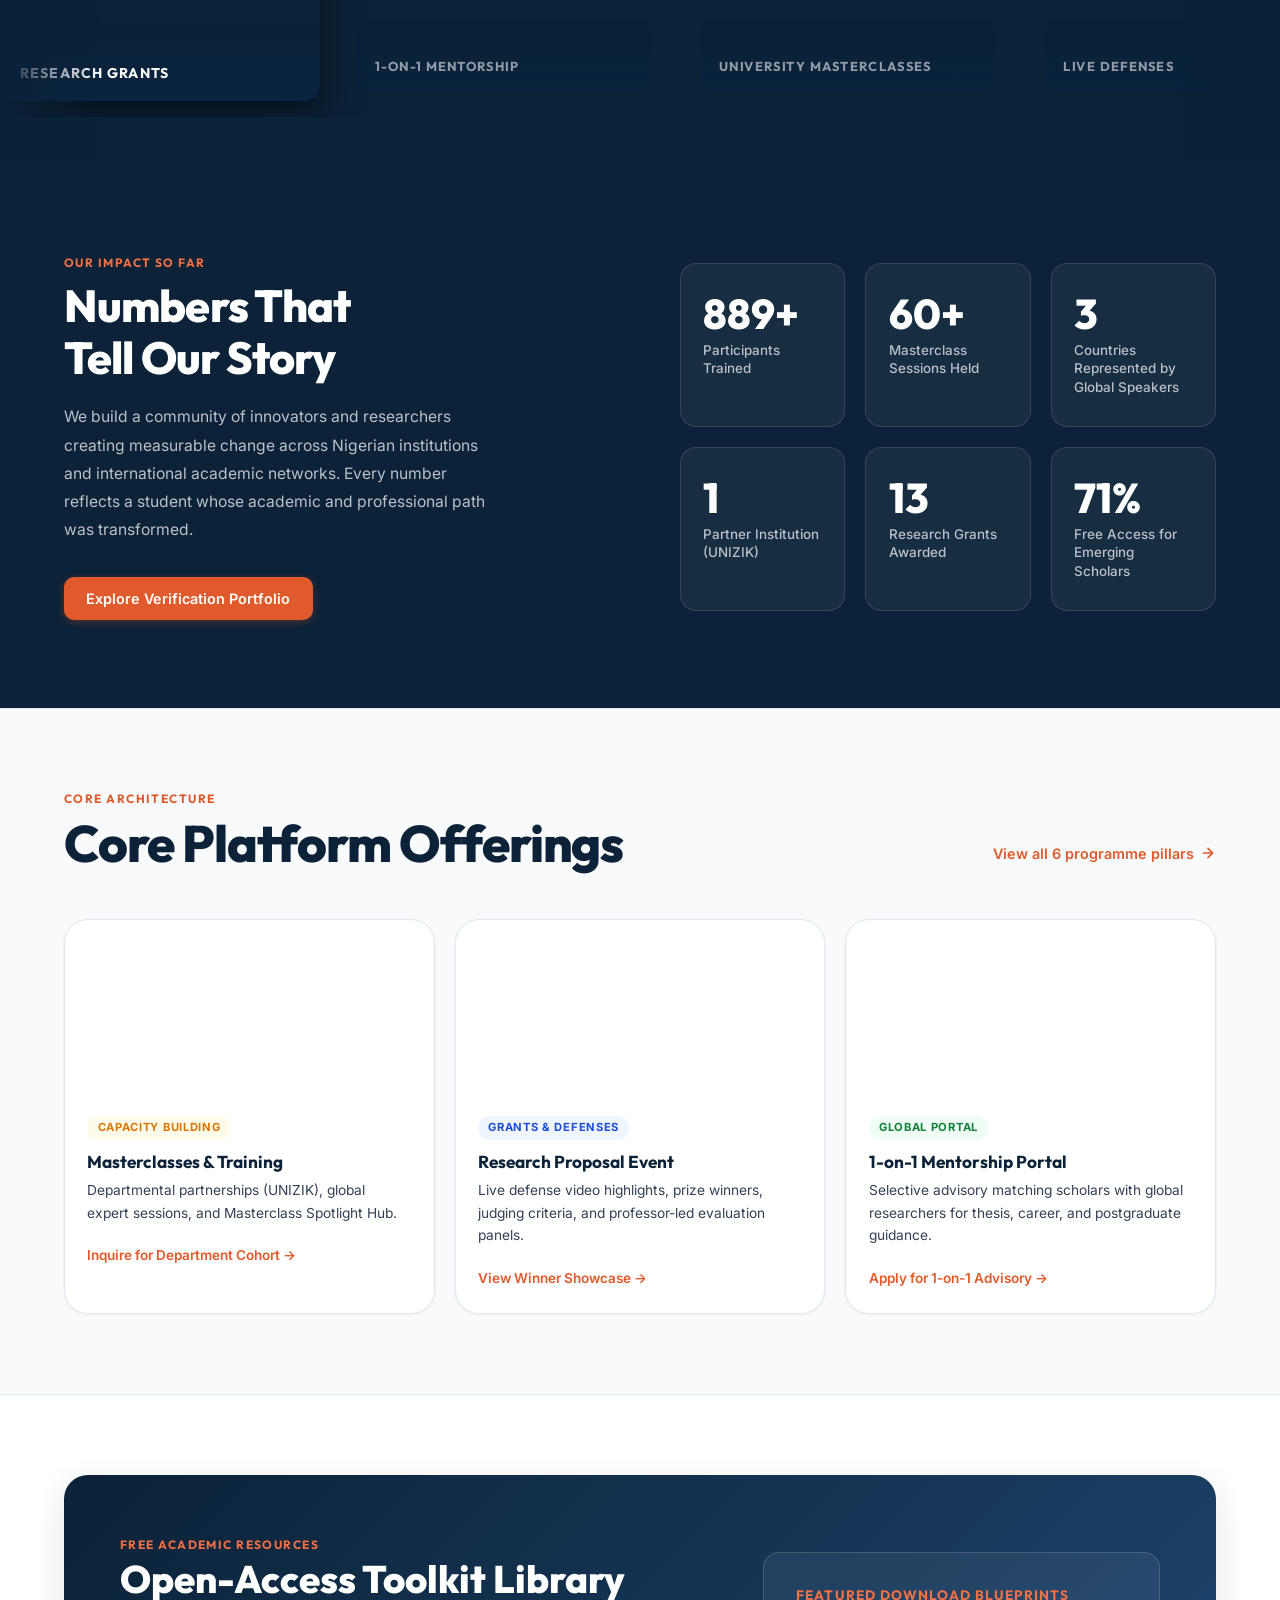
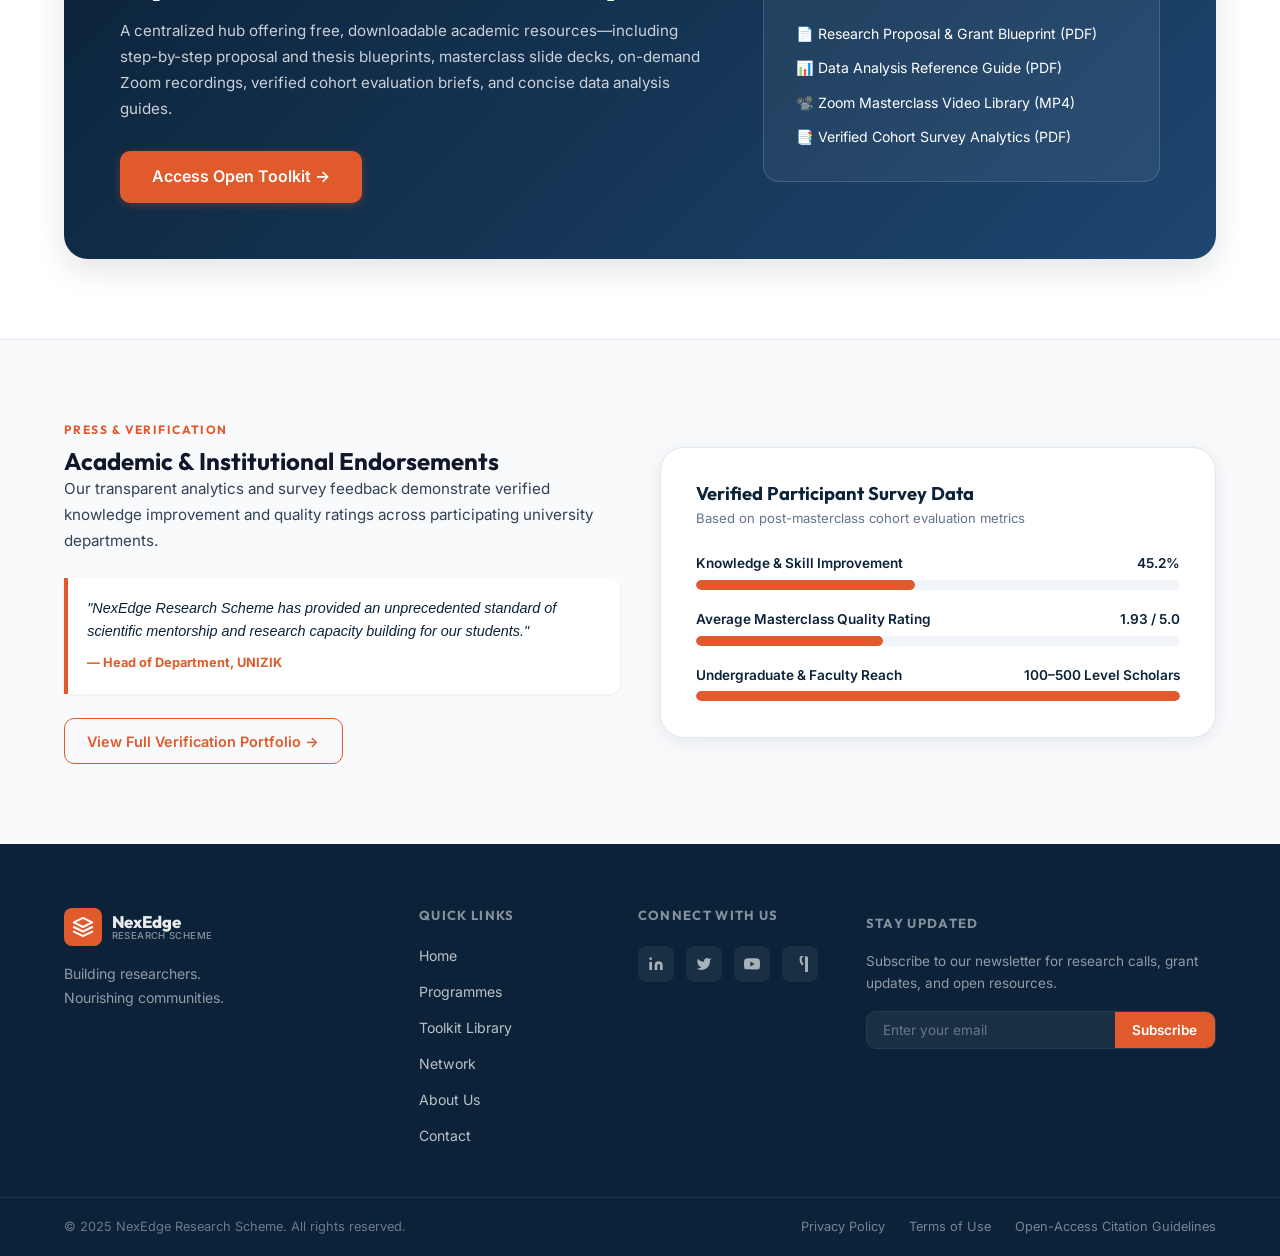
==== commit 21e062de: "fix & enhance: resolve JS syntax error, implement scroll-reveal, decimal stats, photo carousel edge " ====
--- a/index.html
+++ b/index.html
@@ -3,10 +3,10 @@
 <head>
   <meta charset="UTF-8" />
   <meta name="viewport" content="width=device-width, initial-scale=1.0" />
-  <title>NextEdge Research Scheme — Empowering the Next Generation of Food Scientists</title>
-  <meta name="description" content="NextEdge Research Scheme empowers students and early researchers to solve real food science challenges through research, mentorship, and capacity-building." />
-  <meta property="og:title" content="NextEdge Research Scheme" />
-  <meta property="og:description" content="Empowering students and early researchers to solve real food science challenges." />
+  <title>NexEdge Research Scheme — Building Nigeria’s Next Generation of Researchers</title>
+  <meta name="description" content="NexEdge Research Scheme equips emerging Nigerian scholars alongside leading global experts through university masterclasses, competitive research showcases, seed grants, 1-on-1 mentorship, and publishable scientific outputs." />
+  <meta property="og:title" content="NexEdge Research Scheme" />
+  <meta property="og:description" content="Building Nigeria’s Next Generation of Globally Competitive Researchers and Professionals." />
   <meta property="og:type" content="website" />
   <link rel="stylesheet" href="css/style.css" />
   <link rel="stylesheet" href="css/home.css" />
@@ -17,28 +17,28 @@
   <header id="navbar">
     <div class="container">
       <nav class="nav-inner">
-        <a href="index.html" class="nav-logo" aria-label="NextEdge Research Scheme Home">
+        <a href="index.html" class="nav-logo" aria-label="NexEdge Research Scheme Home">
           <div class="nav-logo-icon">
             <svg viewBox="0 0 24 24" fill="none" stroke="#fff" stroke-width="2.2" stroke-linecap="round" stroke-linejoin="round">
               <path d="M12 2L2 7l10 5 10-5-10-5z"/><path d="M2 17l10 5 10-5"/><path d="M2 12l10 5 10-5"/>
             </svg>
           </div>
           <div class="nav-logo-text">
-            <strong>NextEdge</strong>
+            <strong>NexEdge</strong>
             <span>Research Scheme</span>
           </div>
         </a>
 
         <ul class="nav-links" role="list">
           <li><a href="index.html" class="active">Home</a></li>
-          <li><a href="programs.html">Programs</a></li>
-          <li><a href="events.html">Events</a></li>
-          <li><a href="about.html">About</a></li>
+          <li><a href="programs.html">Programmes</a></li>
+          <li><a href="toolkit.html">Open Resources</a></li>
+          <li><a href="network.html">Network</a></li>
+          <li><a href="about.html">About Us</a></li>
           <li><a href="contact.html">Contact</a></li>
           <li>
-            <a href="contact.html" class="nav-donate" id="nav-donate-btn">
-              <svg viewBox="0 0 24 24" fill="currentColor"><path d="M12 21.593c-5.63-5.539-11-10.297-11-14.402 0-3.791 3.068-5.191 5.281-5.191 1.312 0 4.151.501 5.719 4.457 1.59-3.968 4.464-4.447 5.726-4.447 2.54 0 5.274 1.621 5.274 5.181 0 4.069-5.136 8.625-11 14.402z"/></svg>
-              Donate Now
+            <a href="network.html" class="nav-donate" id="nav-join-btn">
+              Join the Network
             </a>
           </li>
         </ul>
@@ -50,41 +50,43 @@
     </div>
     <nav class="nav-mobile" id="nav-mobile" aria-label="Mobile navigation">
       <a href="index.html" class="active">Home</a>
-      <a href="programs.html">Programs</a>
-      <a href="events.html">Events</a>
-      <a href="about.html">About</a>
+      <a href="programs.html">Programmes</a>
+      <a href="toolkit.html">Open Resources</a>
+      <a href="network.html">Network</a>
+      <a href="about.html">About Us</a>
       <a href="contact.html">Contact</a>
-      <a href="contact.html" class="btn btn-primary btn-sm">Donate Now</a>
+      <a href="network.html" class="btn btn-primary btn-sm">Join the Network</a>
     </nav>
   </header>
 
-  <!-- ==================== HERO ==================== -->
+  <!-- ==================== HERO SECTION ==================== -->
   <section class="hero" aria-labelledby="hero-heading">
     <div class="container">
       <div class="hero-inner">
 
         <!-- Left Column: Copy & Actions -->
         <div class="hero-left">
-          <div class="hero-tagline-badge">Research · Mentorship · Capacity-Building</div>
+          <div class="hero-tagline-badge">GLOBAL RESEARCH INITIATIVE · CAPACITY BUILDING · RESEARCH GRANTS</div>
 
           <h1 class="hero-title" id="hero-heading">
-            Empowering early researchers to solve <span class="highlight">real food science</span> challenges.
+            Building Nigeria’s Next Generation of <span class="highlight">Globally Competitive</span> Researchers and Professionals.
           </h1>
 
           <p class="hero-desc">
-            NextEdge Research Scheme connects student researchers in Africa with world-class mentorship, research funding, and practical training to build a sustainable food future.
+            NexEdge Research Scheme equips emerging Nigerian scholars alongside leading global experts through university masterclasses, competitive research showcases, seed grants, 1-on-1 mentorship, and publishable scientific outputs.
           </p>
 
           <div class="hero-actions">
             <a href="programs.html" class="btn btn-primary btn-lg" id="hero-explore-btn">
-              Explore Programs
-              <svg width="16" height="16" viewBox="0 0 24 24" fill="none" stroke="currentColor" stroke-width="2.5" stroke-linecap="round" stroke-linejoin="round"><path d="M5 12h14M12 5l7 7-7 7"/></svg>
-            </a>
-            <a href="about.html" class="btn btn-outline" id="hero-about-btn" style="color:rgba(255,255,255,0.8);border-color:rgba(255,255,255,0.25);">Our Story</a>
-          </div>
-        </div>
-
-        <!-- Right Column: Story Preview Card -->
+              Explore Programmes →
+            </a>
+            <a href="network.html" class="btn btn-outline" id="hero-join-btn" style="color:rgba(255,255,255,0.9); border-color:rgba(255,255,255,0.3);">
+              Join the Network
+            </a>
+          </div>
+        </div>
+
+        <!-- Right Column: Interactive Story Preview Card -->
         <div class="hero-right">
           <div class="hero-card-preview" id="hero-story-preview">
             <div class="img-fill scene-mentor"></div>
@@ -94,23 +96,80 @@
                   <svg class="ring-text" viewBox="0 0 100 100" aria-hidden="true">
                     <defs><path id="circle-path" d="M 50,50 m -37,0 a 37,37 0 1,1 74,0 a 37,37 0 1,1 -74,0"/></defs>
                     <text font-size="10.5" font-family="Inter, sans-serif" font-weight="600" fill="rgba(255,255,255,0.6)" letter-spacing="2.5">
-                      <textPath href="#circle-path">WATCH OUR STORY · WATCH OUR STORY · </textPath>
+                      <textPath href="#circle-path">NEXEDGE RESEARCH · SCHOLAR SHOWCASE · </textPath>
                     </text>
                   </svg>
-                  <div class="figure-overlay"></div>
                   <div class="hero-badge-play">
                     <svg viewBox="0 0 24 24"><polygon points="5 3 19 12 5 21 5 3"/></svg>
                   </div>
                 </div>
               </div>
               <div class="hero-card-caption">
-                <h4>Empowering Innovators</h4>
-                <p>Learn how NextEdge nurtures Africa's top food science talent.</p>
+                <h4>Empowering Nigerian Scholars</h4>
+                <p>Learn how NexEdge connects scholars with global expertise & research funding.</p>
               </div>
             </div>
           </div>
         </div>
 
+      </div>
+    </div>
+  </section>
+
+  <!-- ==================== MEDIA & INSTITUTIONAL PROOF STRIP ==================== -->
+  <section class="press-strip" aria-label="Featured media coverage">
+    <div class="container">
+      <div class="press-strip-inner">
+        <span class="press-strip-label">Featured Coverage Across Leading News Outlets:</span>
+        <div class="press-logos">
+          <span class="press-logo-item">The Guardian Nigeria</span>
+          <span class="press-logo-item">BusinessDay</span>
+          <span class="press-logo-item">Premium Times</span>
+          <span class="press-logo-item">Vanguard</span>
+        </div>
+      </div>
+    </div>
+  </section>
+
+  <!-- ==================== 3-PILLAR CAPABILITY BANNER ==================== -->
+  <section class="pillars-banner" aria-labelledby="pillars-heading">
+    <div class="container">
+      <div class="section-header" style="margin-bottom: 2rem;">
+        <div>
+          <p class="section-label">Core Foundation</p>
+          <h2 id="pillars-heading">3 Pillars of Excellence</h2>
+        </div>
+      </div>
+      <div class="pillars-grid">
+        <!-- Pillar 1 -->
+        <article class="pillar-card">
+          <div class="pillar-icon">
+            <svg viewBox="0 0 24 24" fill="none" stroke="currentColor" stroke-width="2" stroke-linecap="round" stroke-linejoin="round"><path d="M22 10v6M2 10l10-5 10 5-10 5z"/><path d="M6 12v5c0 2 2 3 6 3s6-1 6-3v-5"/></svg>
+          </div>
+          <div class="pillar-subtitle">Institutional Reach</div>
+          <h3>Nigerian Universities</h3>
+          <p>Direct departmental cohorts (e.g., UNIZIK) and local capacity building for student researchers and faculty.</p>
+        </article>
+
+        <!-- Pillar 2 -->
+        <article class="pillar-card">
+          <div class="pillar-icon">
+            <svg viewBox="0 0 24 24" fill="none" stroke="currentColor" stroke-width="2" stroke-linecap="round" stroke-linejoin="round"><circle cx="12" cy="8" r="7"/><polyline points="8.21 13.89 7 23 12 20 17 23 15.79 13.88"/></svg>
+          </div>
+          <div class="pillar-subtitle">Grants & Showcases</div>
+          <h3>Grants & Live Defenses</h3>
+          <p>Research seed grants, professor-led judging panels, live defenses, and co-authored scientific publications.</p>
+        </article>
+
+        <!-- Pillar 3 -->
+        <article class="pillar-card">
+          <div class="pillar-icon">
+            <svg viewBox="0 0 24 24" fill="none" stroke="currentColor" stroke-width="2" stroke-linecap="round" stroke-linejoin="round"><circle cx="12" cy="12" r="10"/><line x1="2" y1="12" x2="22" y2="12"/><path d="M12 2a15.3 15.3 0 0 1 4 10 15.3 15.3 0 0 1-4 10 15.3 15.3 0 0 1-4-10 15.3 15.3 0 0 1 4-10z"/></svg>
+          </div>
+          <div class="pillar-subtitle">Global Expertise</div>
+          <h3>Global Experts</h3>
+          <p>Mentors and speakers affiliated with University of Oxford, Reading, Uppsala, and other global institutions.</p>
+        </article>
       </div>
     </div>
   </section>
@@ -121,233 +180,188 @@
       <div class="photo-band-track">
         <div class="photo-panel active-center"><div class="img-fill scene-research"></div><span class="photo-panel-label">Research Grants</span></div>
         <div class="photo-panel"><div class="img-fill scene-mentor"></div><span class="photo-panel-label">1-on-1 Mentorship</span></div>
-        <div class="photo-panel"><div class="img-fill scene-lab"></div><span class="photo-panel-label">Lab Training</span></div>
-        <div class="photo-panel"><div class="img-fill scene-workshop"></div><span class="photo-panel-label">Workshops</span></div>
+        <div class="photo-panel"><div class="img-fill scene-lab"></div><span class="photo-panel-label">University Masterclasses</span></div>
+        <div class="photo-panel"><div class="img-fill scene-workshop"></div><span class="photo-panel-label">Live Defenses</span></div>
         <div class="photo-panel"><div class="img-fill scene-community"></div><span class="photo-panel-label">Community Outreach</span></div>
-        <div class="photo-panel"><div class="img-fill scene-team"></div><span class="photo-panel-label">Student Community</span></div>
-      </div>
-    </div>
-  </section>
-
-  <!-- ==================== PROGRAMS (orange bold) ==================== -->
-  <section class="programs-section" aria-labelledby="programs-heading">
+        <div class="photo-panel"><div class="img-fill scene-team"></div><span class="photo-panel-label">Scholar Community</span></div>
+      </div>
+    </div>
+  </section>
+
+  <!-- ==================== IMPACT METRICS (6-CARD GRID) ==================== -->
+  <section class="stats-section" aria-labelledby="stats-heading">
+    <div class="container">
+      <div class="stats-inner">
+
+        <div class="stats-text-col">
+          <p class="section-label">OUR IMPACT SO FAR</p>
+          <h2 class="stats-title" id="stats-heading">Numbers That<br>Tell Our Story</h2>
+          <p class="stats-body-text">
+            We build a community of innovators and researchers creating measurable change across Nigerian institutions and international academic networks. Every number reflects a student whose academic and professional path was transformed.
+          </p>
+          <a href="about.html" class="btn btn-primary" id="stats-learn-more-btn">Explore Verification Portfolio</a>
+        </div>
+
+        <div class="stats-grid-6" id="stats-grid">
+          <div class="stat-card-6">
+            <div class="stat-value"><span data-target="1250" data-suffix="+">0</span></div>
+            <p class="stat-label">Participants Trained</p>
+          </div>
+          <div class="stat-card-6">
+            <div class="stat-value"><span data-target="85" data-suffix="+">0</span></div>
+            <p class="stat-label">Masterclass Sessions Held</p>
+          </div>
+          <div class="stat-card-6">
+            <div class="stat-value"><span data-target="4" data-suffix="">0</span></div>
+            <p class="stat-label">Countries Represented by Global Speakers</p>
+          </div>
+          <div class="stat-card-6">
+            <div class="stat-value"><span data-target="1" data-suffix="">0</span></div>
+            <p class="stat-label">Partner Institution (UNIZIK)</p>
+          </div>
+          <div class="stat-card-6">
+            <div class="stat-value"><span data-target="18" data-suffix="">0</span></div>
+            <p class="stat-label">Research Grants Awarded</p>
+          </div>
+          <div class="stat-card-6">
+            <div class="stat-value"><span data-target="100" data-suffix="%">0</span></div>
+            <p class="stat-label">Free Access for Emerging Scholars</p>
+          </div>
+        </div>
+
+      </div>
+    </div>
+  </section>
+
+  <!-- ==================== CORE OFFERINGS SUMMARY ==================== -->
+  <section class="programs-section" aria-labelledby="offerings-heading">
     <div class="container">
       <div class="programs-heading-block">
         <div class="programs-heading-row">
           <div>
-            <p class="section-label">What We Offer</p>
-            <h2 id="programs-heading">Programs for<br>Every Researcher</h2>
-          </div>
-          <a href="programs.html" class="link-arrow" id="view-all-programs-link">
-            View all programs
+            <p class="section-label">Core Architecture</p>
+            <h2 id="offerings-heading">Core Platform Offerings</h2>
+          </div>
+          <a href="programs.html" class="link-arrow" id="view-all-offerings-link">
+            View all 6 programme pillars
             <svg width="16" height="16" viewBox="0 0 24 24" fill="none" stroke="currentColor" stroke-width="2.5" stroke-linecap="round" stroke-linejoin="round"><path d="M5 12h14M12 5l7 7-7 7"/></svg>
           </a>
         </div>
       </div>
 
-      <div class="programs-grid">
-
-        <article class="program-card" id="program-research">
+      <div class="programs-grid" style="grid-template-columns: repeat(3, 1fr);">
+
+        <article class="program-card">
           <div class="program-card-img">
-            <div class="img-fill scene-research" style="height:100%">
-              <div class="figure-overlay">
-                <div class="figure" style="height:65px"></div>
-                <div class="figure" style="height:80px"></div>
-                <div class="figure" style="height:60px"></div>
-              </div>
-            </div>
+            <div class="img-fill scene-lab"></div>
           </div>
           <div class="program-card-body">
-            <span class="tag">Research</span>
-            <h3>Research Grants</h3>
-            <p>Funding student-led food science research with real-world impact.</p>
-            <a href="programs.html#research-grants" class="link-arrow" id="learn-more-research">
-              Learn more
-              <svg width="14" height="14" viewBox="0 0 24 24" fill="none" stroke="currentColor" stroke-width="2.5" stroke-linecap="round" stroke-linejoin="round"><path d="M5 12h14M12 5l7 7-7 7"/></svg>
-            </a>
-          </div>
-        </article>
-
-        <article class="program-card" id="program-mentorship">
+            <span class="tag tag-training">Capacity Building</span>
+            <h3>Masterclasses & Training</h3>
+            <p>Departmental partnerships (UNIZIK), global expert sessions, and Masterclass Spotlight Hub.</p>
+            <a href="programs.html#masterclasses" class="link-arrow" data-modal-title="Inquire for Department Cohort" data-modal-subtitle="Departmental capacity building partnership request form.">
+              Inquire for Department Cohort →
+            </a>
+          </div>
+        </article>
+
+        <article class="program-card">
           <div class="program-card-img">
-            <div class="img-fill scene-mentor" style="height:100%">
-              <div class="figure-overlay">
-                <div class="figure" style="height:70px"></div>
-                <div class="figure" style="height:85px"></div>
-              </div>
-            </div>
+            <div class="img-fill scene-research"></div>
           </div>
           <div class="program-card-body">
-            <span class="tag">Mentorship</span>
-            <h3>Mentorship</h3>
-            <p>Connecting students with experienced researchers to guide and grow.</p>
-            <a href="programs.html#mentorship" class="link-arrow" id="learn-more-mentorship">
-              Learn more
-              <svg width="14" height="14" viewBox="0 0 24 24" fill="none" stroke="currentColor" stroke-width="2.5" stroke-linecap="round" stroke-linejoin="round"><path d="M5 12h14M12 5l7 7-7 7"/></svg>
-            </a>
-          </div>
-        </article>
-
-        <article class="program-card" id="program-skillbuilding">
+            <span class="tag tag-research">Grants & Defenses</span>
+            <h3>Research Proposal Event</h3>
+            <p>Live defense video highlights, prize winners, judging criteria, and professor-led evaluation panels.</p>
+            <a href="programs.html#proposal-event" class="link-arrow">
+              View Winner Showcase →
+            </a>
+          </div>
+        </article>
+
+        <article class="program-card">
           <div class="program-card-img">
-            <div class="img-fill scene-lab" style="height:100%">
-              <div class="figure-overlay">
-                <div class="figure" style="height:65px"></div>
-                <div class="figure" style="height:80px"></div>
-                <div class="figure" style="height:60px"></div>
-              </div>
-            </div>
+            <div class="img-fill scene-mentor"></div>
           </div>
           <div class="program-card-body">
-            <span class="tag">Training</span>
-            <h3>Skill-Building</h3>
-            <p>Hands-on training in research, analysis, and innovation.</p>
-            <a href="programs.html#skill-building" class="link-arrow" id="learn-more-skills">
-              Learn more
-              <svg width="14" height="14" viewBox="0 0 24 24" fill="none" stroke="currentColor" stroke-width="2.5" stroke-linecap="round" stroke-linejoin="round"><path d="M5 12h14M12 5l7 7-7 7"/></svg>
-            </a>
-          </div>
-        </article>
-
-        <article class="program-card" id="program-community">
-          <div class="program-card-img">
-            <div class="img-fill scene-community" style="height:100%">
-              <div class="figure-overlay">
-                <div class="figure" style="height:65px"></div>
-                <div class="figure" style="height:80px"></div>
-                <div class="figure" style="height:70px"></div>
-                <div class="figure" style="height:85px"></div>
-              </div>
-            </div>
-          </div>
-          <div class="program-card-body">
-            <span class="tag">Community</span>
-            <h3>Community Projects</h3>
-            <p>Collaborative projects that address local food challenges.</p>
-            <a href="programs.html#community-projects" class="link-arrow" id="learn-more-community">
-              Learn more
-              <svg width="14" height="14" viewBox="0 0 24 24" fill="none" stroke="currentColor" stroke-width="2.5" stroke-linecap="round" stroke-linejoin="round"><path d="M5 12h14M12 5l7 7-7 7"/></svg>
-            </a>
-          </div>
-        </article>
-
-      </div>
-    </div>
-  </section>
-
-  <!-- ==================== STATS (dark) ==================== -->
-  <section class="stats-section" aria-labelledby="stats-heading">
-    <div class="container">
-      <div class="stats-inner">
-
-        <div class="stats-text-col">
-          <p class="section-label">Our Impact So Far</p>
-          <h2 class="stats-title" id="stats-heading">Numbers That<br>Tell Our Story</h2>
-          <p class="stats-body-text">
-            We are growing a community of innovators driving change in food science across Africa and beyond. Every number represents a student whose future was shaped.
+            <span class="tag tag-mentorship">Global Portal</span>
+            <h3>1-on-1 Mentorship Portal</h3>
+            <p>Selective advisory matching scholars with global researchers for thesis, career, and postgraduate guidance.</p>
+            <a href="programs.html#mentorship" class="link-arrow" data-modal-title="Apply for 1-on-1 Advisory" data-modal-subtitle="Connect with a global academic mentor for thesis & postgraduate guidance.">
+              Apply for 1-on-1 Advisory →
+            </a>
+          </div>
+        </article>
+
+      </div>
+    </div>
+  </section>
+
+  <!-- ==================== OPEN-ACCESS TOOLKIT PREVIEW ==================== -->
+  <section class="toolkit-preview-section">
+    <div class="container">
+      <div class="toolkit-preview-card">
+        <div class="toolkit-preview-text">
+          <span class="section-label" style="color:var(--orange-light)">FREE ACADEMIC RESOURCES</span>
+          <h2>Open-Access Toolkit Library</h2>
+          <p>
+            A centralized hub offering free, downloadable academic resources—including step-by-step proposal and thesis blueprints, masterclass slide decks, on-demand Zoom recordings, verified cohort evaluation briefs, and concise data analysis guides.
           </p>
-          <a href="about.html" class="btn btn-primary" id="stats-learn-more-btn">Learn More About Us</a>
-        </div>
-
-        <div class="stats-grid" id="stats-grid">
-          <div class="stat-card" id="stat-participants">
-            <div class="stat-value"><span data-target="1250" data-suffix="+">0</span></div>
-            <p class="stat-label">Participants Trained</p>
-          </div>
-          <div class="stat-card" id="stat-sessions">
-            <div class="stat-value"><span data-target="85" data-suffix="+">0</span></div>
-            <p class="stat-label">Sessions Held</p>
-          </div>
-          <div class="stat-card" id="stat-partners">
-            <div class="stat-value"><span data-target="32" data-suffix="+">0</span></div>
-            <p class="stat-label">Partner Organisations</p>
-          </div>
-          <div class="stat-card" id="stat-grants">
-            <div class="stat-value"><span data-target="18" data-suffix="">0</span></div>
-            <p class="stat-label">Research Grants Awarded</p>
-          </div>
-        </div>
-
-      </div>
-    </div>
-  </section>
-
-  <!-- ==================== UPCOMING EVENT spotlight ==================== -->
-  <section class="event-spotlight" aria-labelledby="event-spotlight-heading">
-    <div class="event-spotlight-bg">
-      <div class="img-fill scene-workshop">
-        <div class="figure-overlay">
-          <div class="figure" style="height:160px"></div>
-          <div class="figure" style="height:190px"></div>
-          <div class="figure" style="height:140px"></div>
-          <div class="figure" style="height:180px"></div>
-          <div class="figure" style="height:200px"></div>
-          <div class="figure" style="height:165px"></div>
-          <div class="figure" style="height:150px"></div>
-        </div>
-      </div>
-    </div>
-
-    <div class="event-spotlight-content">
-      <div class="container">
-        <div class="event-spotlight-inner">
-          <div class="event-spotlight-left">
-            <span class="tag tag-workshop" style="margin-bottom:1rem; display:inline-block;">Upcoming Event</span>
-            <h2 class="event-spotlight-title" id="event-spotlight-heading">
-              Food Innovation<br>Workshop
-            </h2>
-            <ul class="event-spotlight-meta" aria-label="Event details">
-              <li class="event-meta-item">
-                <svg viewBox="0 0 24 24" fill="none" stroke="currentColor" stroke-width="2" stroke-linecap="round" stroke-linejoin="round"><rect x="3" y="4" width="18" height="18" rx="2"/><line x1="16" y1="2" x2="16" y2="6"/><line x1="8" y1="2" x2="8" y2="6"/><line x1="3" y1="10" x2="21" y2="10"/></svg>
-                May 24, 2025
-              </li>
-              <li class="event-meta-item">
-                <svg viewBox="0 0 24 24" fill="none" stroke="currentColor" stroke-width="2" stroke-linecap="round" stroke-linejoin="round"><circle cx="12" cy="12" r="10"/><polyline points="12 6 12 12 16 14"/></svg>
-                10:00 AM – 2:00 PM
-              </li>
-              <li class="event-meta-item">
-                <svg viewBox="0 0 24 24" fill="none" stroke="currentColor" stroke-width="2" stroke-linecap="round" stroke-linejoin="round"><path d="M21 10c0 7-9 13-9 13s-9-6-9-13a9 9 0 0 1 18 0z"/><circle cx="12" cy="10" r="3"/></svg>
-                University of Lagos, Yaba
-              </li>
-            </ul>
-          </div>
-
-          <div class="event-spotlight-right">
-            <a href="contact.html" class="btn btn-primary btn-lg" id="event-register-btn">Register Now</a>
-            <a href="events.html" class="btn" id="view-all-events-btn" style="background:rgba(255,255,255,0.1); color:#fff; border:1px solid rgba(255,255,255,0.2);">View All Events</a>
-          </div>
-        </div>
-      </div>
-    </div>
-  </section>
-
-  <!-- ==================== ABOUT PREVIEW (large card) ==================== -->
-  <section class="about-preview" aria-labelledby="about-card-heading">
-    <div class="container">
-      <div class="about-preview-card">
-
-        <div class="about-preview-text">
-          <p class="section-label">Our Story</p>
-          <h2 id="about-card-heading">About NextEdge<br>Research Scheme</h2>
-          <div class="about-preview-checklist">
-            <div class="about-check-item">Student-led research with real-world impact</div>
-            <div class="about-check-item">Expert mentorship from industry professionals</div>
-            <div class="about-check-item">Community-centred innovation and outreach</div>
-            <div class="about-check-item">Capacity building for emerging researchers</div>
-          </div>
-          <a href="about.html" class="btn btn-primary" id="hero-learn-more-btn">Learn More About Our Story</a>
-        </div>
-
-        <div class="about-preview-img">
-          <div class="img-fill scene-mentor" style="height:100%; min-height:320px;">
-            <div class="figure-overlay">
-              <div class="figure" style="height:160px"></div>
-              <div class="figure" style="height:200px"></div>
-              <div class="figure" style="height:145px"></div>
-            </div>
-          </div>
-        </div>
-
+          <a href="toolkit.html" class="btn btn-primary btn-lg">
+            Access Open Toolkit →
+          </a>
+        </div>
+        <div class="toolkit-preview-graphics" style="background:rgba(255,255,255,0.06); padding:2rem; border-radius:var(--radius-lg); border:1px solid rgba(255,255,255,0.15);">
+          <div style="font-family:var(--font-heading); font-size:0.85rem; font-weight:700; text-transform:uppercase; letter-spacing:0.08em; color:var(--orange-light); margin-bottom:1rem;">Featured Download Blueprints</div>
+          <ul style="display:flex; flex-direction:column; gap:0.75rem; font-size:0.88rem;">
+            <li style="display:flex; align-items:center; gap:0.6rem;">📄 Research Proposal & Grant Blueprint (PDF)</li>
+            <li style="display:flex; align-items:center; gap:0.6rem;">📊 Data Analysis Reference Guide (PDF)</li>
+            <li style="display:flex; align-items:center; gap:0.6rem;">📽️ Zoom Masterclass Video Library (MP4)</li>
+            <li style="display:flex; align-items:center; gap:0.6rem;">📑 Verified Cohort Survey Analytics (PDF)</li>
+          </ul>
+        </div>
+      </div>
+    </div>
+  </section>
+
+  <!-- ==================== PRESS, VERIFICATION & FEEDBACK HIGHLIGHTS ==================== -->
+  <section class="feedback-section">
+    <div class="container">
+      <div class="feedback-grid">
+        <div class="feedback-text">
+          <p class="section-label">Press & Verification</p>
+          <h2>Academic & Institutional Endorsements</h2>
+          <p style="font-size:0.95rem; color:var(--text-mid); line-height:1.7; margin-bottom:1.5rem;">
+            Our transparent analytics and survey feedback demonstrate verified knowledge improvement and quality ratings across participating university departments.
+          </p>
+          <div style="background:var(--bg-white); border-left:4px solid var(--orange); padding:1.2rem; border-radius:0 var(--radius-md) var(--radius-md) 0; margin-bottom:1.5rem; box-shadow:var(--shadow-sm);">
+            <p style="font-size:0.9rem; font-style:italic; color:var(--navy); margin-bottom:0.4rem;">
+              "NexEdge Research Scheme has provided an unprecedented standard of scientific mentorship and research capacity building for our students."
+            </p>
+            <span style="font-size:0.8rem; font-weight:700; color:var(--orange);">— Head of Department, UNIZIK</span>
+          </div>
+          <a href="about.html" class="btn btn-outline">View Full Verification Portfolio →</a>
+        </div>
+
+        <div class="analytics-chart-box">
+          <h3 style="font-size:1.15rem; font-weight:700; color:var(--navy); margin-bottom:0.2rem;">Verified Participant Survey Data</h3>
+          <p style="font-size:0.82rem; color:var(--text-light);">Based on post-masterclass cohort evaluation metrics</p>
+          
+          <div class="stat-bar-group">
+            <div>
+              <div class="stat-bar-label"><span>Knowledge & Skill Improvement</span><span data-target="98.7" data-decimals="1" data-suffix="%">0.0%</span></div>
+              <div class="stat-bar-track"><div class="stat-bar-fill" data-target="98.7" data-decimals="1" style="width: 0%;"></div></div>
+            </div>
+            <div>
+              <div class="stat-bar-label"><span>Average Masterclass Quality Rating</span><span data-target="4.22" data-decimals="2" data-suffix=" / 5.0">0.00 / 5.0</span></div>
+              <div class="stat-bar-track"><div class="stat-bar-fill" data-target="84.4" data-decimals="1" style="width: 0%;"></div></div>
+            </div>
+            <div>
+              <div class="stat-bar-label"><span>Undergraduate & Faculty Reach</span><span>100–500 Level Scholars</span></div>
+              <div class="stat-bar-track"><div class="stat-bar-fill" style="width: 100%;"></div></div>
+            </div>
+          </div>
+        </div>
       </div>
     </div>
   </section>
@@ -357,14 +371,14 @@
     <div class="container">
       <div class="footer-grid">
         <div class="footer-brand">
-          <a href="index.html" class="nav-logo" aria-label="NextEdge Home">
+          <a href="index.html" class="nav-logo" aria-label="NexEdge Home">
             <div class="nav-logo-icon">
               <svg viewBox="0 0 24 24" fill="none" stroke="#fff" stroke-width="2.2" stroke-linecap="round" stroke-linejoin="round">
                 <path d="M12 2L2 7l10 5 10-5-10-5z"/><path d="M2 17l10 5 10-5"/><path d="M2 12l10 5 10-5"/>
               </svg>
             </div>
             <div class="nav-logo-text">
-              <strong>NextEdge</strong>
+              <strong>NexEdge</strong>
               <span>Research Scheme</span>
             </div>
           </a>
@@ -373,32 +387,35 @@
         <div class="footer-col">
           <h4>Quick Links</h4>
           <ul>
-            <li><a href="programs.html">Programs</a></li>
-            <li><a href="events.html">Events</a></li>
-            <li><a href="about.html">About</a></li>
+            <li><a href="index.html">Home</a></li>
+            <li><a href="programs.html">Programmes</a></li>
+            <li><a href="toolkit.html">Toolkit Library</a></li>
+            <li><a href="network.html">Network</a></li>
+            <li><a href="about.html">About Us</a></li>
             <li><a href="contact.html">Contact</a></li>
           </ul>
         </div>
         <div class="footer-col">
           <h4>Connect With Us</h4>
+          <!-- TODO: confirm real social URL with client before launch -->
           <div class="footer-social" role="list">
-            <a href="#" class="social-icon" aria-label="Facebook" role="listitem">
-              <svg viewBox="0 0 24 24" fill="rgba(255,255,255,0.85)"><path d="M18 2h-3a5 5 0 0 0-5 5v3H7v4h3v8h4v-8h3l1-4h-4V7a1 1 0 0 1 1-1h3z"/></svg>
-            </a>
-            <a href="#" class="social-icon" aria-label="Twitter" role="listitem">
+            <a href="#" class="social-icon" aria-label="LinkedIn" aria-disabled="true" title="Link coming soon" style="opacity:0.75;" role="listitem">
+              <svg viewBox="0 0 24 24" fill="rgba(255,255,255,0.85)"><path d="M16 8a6 6 0 0 1 6 6v7h-4v-7a2 2 0 0 0-2-2 2 2 0 0 0-2 2v7h-4v-7a6 6 0 0 1 6-6z"/><rect x="2" y="9" width="4" height="12"/><circle cx="4" cy="4" r="2"/></svg>
+            </a>
+            <a href="#" class="social-icon" aria-label="Twitter" aria-disabled="true" title="Link coming soon" style="opacity:0.75;" role="listitem">
               <svg viewBox="0 0 24 24" fill="rgba(255,255,255,0.85)"><path d="M23 3a10.9 10.9 0 0 1-3.14 1.53 4.48 4.48 0 0 0-7.86 3v1A10.66 10.66 0 0 1 3 4s-4 9 5 13a11.64 11.64 0 0 1-7 2c9 5 20 0 20-11.5a4.5 4.5 0 0 0-.08-.83A7.72 7.72 0 0 0 23 3z"/></svg>
             </a>
-            <a href="#" class="social-icon" aria-label="Instagram" role="listitem">
-              <svg viewBox="0 0 24 24" fill="none" stroke="rgba(255,255,255,0.85)" stroke-width="2"><rect x="2" y="2" width="20" height="20" rx="5"/><path d="M16 11.37A4 4 0 1 1 12.63 8 4 4 0 0 1 16 11.37z"/><line x1="17.5" y1="6.5" x2="17.51" y2="6.5"/></svg>
-            </a>
-            <a href="#" class="social-icon" aria-label="LinkedIn" role="listitem">
-              <svg viewBox="0 0 24 24" fill="rgba(255,255,255,0.85)"><path d="M16 8a6 6 0 0 1 6 6v7h-4v-7a2 2 0 0 0-2-2 2 2 0 0 0-2 2v7h-4v-7a6 6 0 0 1 6-6z"/><rect x="2" y="9" width="4" height="12"/><circle cx="4" cy="4" r="2"/></svg>
+            <a href="#" class="social-icon" aria-label="YouTube" aria-disabled="true" title="Link coming soon" style="opacity:0.75;" role="listitem">
+              <svg viewBox="0 0 24 24" fill="rgba(255,255,255,0.85)"><path d="M23.498 6.186a3.016 3.016 0 0 0-2.122-2.136C19.505 3.545 12 3.545 12 3.545s-7.505 0-9.377.505A3.017 3.017 0 0 0 .502 6.186C0 8.07 0 12 0 12s0 3.93.502 5.814a3.016 3.016 0 0 0 2.122 2.136c1.871.505 9.376.505 9.376.505s7.505 0 9.377-.505a3.015 3.015 0 0 0 2.122-2.136C24 15.93 24 12 24 12s0-3.93-.502-5.814zM9.545 15.568V8.432L15.818 12l-6.273 3.568z"/></svg>
+            </a>
+            <a href="#" class="social-icon" aria-label="ResearchGate" aria-disabled="true" title="Link coming soon" style="opacity:0.75;" role="listitem">
+              <svg viewBox="0 0 24 24" fill="rgba(255,255,255,0.85)"><path d="M19.54 0c-1.356 0-2.46.33-3.313 1.018-.853.687-1.383 1.637-1.59 2.85-.207 1.213-.082 2.5.375 3.86.457 1.36 1.258 2.766 2.4 4.22-.647.784-1.39 1.506-2.228 2.164-1.272-1.378-2.235-2.85-2.887-4.417-.652-1.567-.978-3.14-.978-4.717 0-1.577.375-2.973 1.125-4.188.75-1.215 1.83-2.115 3.24-2.7C16.27.49 17.845.2 19.54.2c1.695 0 3.16.29 4.395.87 1.235.58 2.174 1.48 2.817 2.7.643 1.22.964 2.61.964 4.17 0 1.56-.32 3.13-.96 4.71-.64 1.58-1.58 3.06-2.82 4.44.83.66 1.57 1.38 2.22 2.16-1.14 1.45-1.94 2.86-2.4 4.22-.46 1.36-.58 2.65-.37 3.86.21 1.21.74 2.16 1.59 2.85.85.69 1.96 1.02 3.31 1.02H19.54z"/></svg>
             </a>
           </div>
         </div>
         <div class="footer-col footer-newsletter">
           <h4>Stay Updated</h4>
-          <p>Subscribe to our newsletter for the latest research, events, and opportunities.</p>
+          <p>Subscribe to our newsletter for research calls, grant updates, and open resources.</p>
           <form class="newsletter-form" id="footer-newsletter-form" novalidate>
             <input type="email" placeholder="Enter your email" aria-label="Email address for newsletter" required />
             <button type="submit">Subscribe</button>
@@ -409,10 +426,11 @@
     <div class="footer-bottom">
       <div class="container">
         <div class="footer-bottom-inner">
-          <p>© 2025 NextEdge Research Scheme. All rights reserved.</p>
+          <p>© 2025 NexEdge Research Scheme. All rights reserved.</p>
           <nav class="footer-legal" aria-label="Legal links">
             <a href="#">Privacy Policy</a>
             <a href="#">Terms of Use</a>
+            <a href="#">Open-Access Citation Guidelines</a>
           </nav>
         </div>
       </div>
--- a/css/style.css
+++ b/css/style.css
@@ -1,5 +1,5 @@
 /* ============================================================
-   NextEdge Research Scheme — Global Styles
+   NexEdge Research Scheme — Global Styles
    style.css: Variables, Reset, Typography, Navbar, Footer
    ============================================================ */
 
@@ -91,6 +91,20 @@
   -webkit-font-smoothing: antialiased;
 }
 
+/* ===== SCROLL REVEAL ===== */
+.reveal {
+  opacity: 0;
+  transform: translateY(18px);
+  transition: opacity 0.6s ease, transform 0.6s cubic-bezier(0.16,0.84,0.44,1);
+}
+.reveal.is-visible {
+  opacity: 1;
+  transform: none;
+}
+@media (prefers-reduced-motion: reduce) {
+  .reveal { opacity: 1; transform: none; transition: none; }
+}
+
 img { display: block; max-width: 100%; height: auto; }
 a { color: inherit; text-decoration: none; }
 ul, ol { list-style: none; }
@@ -563,6 +577,109 @@
 
 .figure-overlay { display: none !important; }
 
+/* ===== MODAL SYSTEM ===== */
+.modal-backdrop {
+  position: fixed;
+  inset: 0;
+  background: rgba(11, 34, 56, 0.7);
+  backdrop-filter: blur(4px);
+  z-index: 2000;
+  display: flex;
+  align-items: center;
+  justify-content: center;
+  padding: 1.5rem;
+  opacity: 0;
+  visibility: hidden;
+  transition: opacity var(--trans-mid), visibility var(--trans-mid);
+}
+.modal-backdrop.active {
+  opacity: 1;
+  visibility: visible;
+}
+.modal-box {
+  background: var(--bg-white);
+  border-radius: var(--radius-lg);
+  box-shadow: var(--shadow-lg);
+  max-width: 580px;
+  width: 100%;
+  padding: 2.2rem;
+  position: relative;
+  transform: translateY(20px) scale(0.96);
+  transition: transform var(--trans-mid);
+  max-height: 90vh;
+  overflow-y: auto;
+}
+.modal-backdrop.active .modal-box {
+  transform: translateY(0) scale(1);
+}
+.modal-close {
+  position: absolute;
+  top: 1.2rem;
+  right: 1.2rem;
+  width: 32px;
+  height: 32px;
+  border-radius: 50%;
+  background: var(--bg-porcelain);
+  display: flex;
+  align-items: center;
+  justify-content: center;
+  font-size: 1.2rem;
+  color: var(--text-mid);
+  transition: background var(--trans-fast), color var(--trans-fast);
+}
+.modal-close:hover {
+  background: var(--orange-bg);
+  color: var(--orange);
+}
+.modal-header h3 {
+  font-size: 1.4rem;
+  font-weight: 700;
+  color: var(--navy);
+  margin-bottom: 0.3rem;
+}
+.modal-header p {
+  font-size: 0.88rem;
+  color: var(--text-light);
+  margin-bottom: 1.5rem;
+}
+
+/* ===== PRESS STRIP ===== */
+.press-strip {
+  background: var(--bg-porcelain);
+  border-y: 1px solid var(--border);
+  padding: 1.8rem 0;
+}
+.press-strip-inner {
+  display: flex;
+  align-items: center;
+  justify-content: space-between;
+  gap: 2rem;
+  flex-wrap: wrap;
+}
+.press-strip-label {
+  font-family: var(--font-heading);
+  font-size: 0.78rem;
+  font-weight: 700;
+  letter-spacing: 0.1em;
+  text-transform: uppercase;
+  color: var(--text-light);
+}
+.press-logos {
+  display: flex;
+  align-items: center;
+  gap: 2.5rem;
+  flex-wrap: wrap;
+}
+.press-logo-item {
+  font-family: var(--font-heading);
+  font-size: 1.1rem;
+  font-weight: 800;
+  color: var(--text-muted);
+  letter-spacing: -0.01em;
+  transition: color var(--trans-fast);
+}
+.press-logo-item:hover { color: var(--navy); }
+
 /* ===== RESPONSIVE ===== */
 @media (max-width: 1023px) {
   .nav-links { display: none; }
@@ -576,9 +693,11 @@
     gap: 2rem;
   }
   .footer-brand { grid-column: 1 / -1; }
+  .press-strip-inner { flex-direction: column; align-items: flex-start; gap: 1rem; }
 }
 
 @media (max-width: 479px) {
   .footer-grid { grid-template-columns: 1fr; }
   .footer-bottom-inner { flex-direction: column; align-items: flex-start; gap: 0.5rem; }
 }
+
--- a/css/home.css
+++ b/css/home.css
@@ -0,0 +1,917 @@
+/* ================================================================
+   HERO — Dark Navy, Spacious & Elegant Layout
+   ================================================================ */
+.hero {
+  background: var(--navy);
+  min-height: 85vh;
+  display: flex;
+  align-items: center;
+  padding: 4.5rem 0;
+  position: relative;
+  overflow: hidden;
+}
+
+/* Ambient glow backdrops */
+.hero::before {
+  content: '';
+  position: absolute;
+  top: -20%;
+  right: -10%;
+  width: 600px;
+  height: 600px;
+  border-radius: 50%;
+  background: radial-gradient(circle, rgba(232,97,26,0.15) 0%, transparent 70%);
+  pointer-events: none;
+}
+.hero::after {
+  content: '';
+  position: absolute;
+  bottom: -20%;
+  left: -10%;
+  width: 500px;
+  height: 500px;
+  border-radius: 50%;
+  background: radial-gradient(circle, rgba(30,80,140,0.2) 0%, transparent 70%);
+  pointer-events: none;
+}
+
+.hero-inner {
+  position: relative;
+  z-index: 1;
+  display: grid;
+  grid-template-columns: 1.25fr 0.85fr;
+  gap: 4rem;
+  align-items: center;
+}
+
+/* ── Left Column: Headline & Action ── */
+.hero-left {
+  display: flex;
+  flex-direction: column;
+  align-items: flex-start;
+}
+
+.hero-tagline-badge {
+  display: inline-flex;
+  align-items: center;
+  gap: 0.6rem;
+  padding: 0.4rem 1rem;
+  border-radius: 999px;
+  background: rgba(232,97,26,0.12);
+  border: 1px solid rgba(232,97,26,0.3);
+  font-family: var(--font-heading);
+  font-size: 0.78rem;
+  font-weight: 700;
+  letter-spacing: 0.12em;
+  text-transform: uppercase;
+  color: var(--orange-light);
+  margin-bottom: 1.5rem;
+}
+.hero-tagline-badge::before {
+  content: '';
+  width: 6px;
+  height: 6px;
+  border-radius: 50%;
+  background: var(--orange);
+}
+
+.hero-title {
+  font-family: var(--font-heading);
+  font-size: clamp(2.4rem, 4.5vw, 3.8rem);
+  font-weight: 800;
+  line-height: 1.12;
+  color: #fff;
+  letter-spacing: -0.02em;
+  margin-bottom: 1.5rem;
+}
+
+.hero-title .highlight {
+  color: var(--orange-light);
+  position: relative;
+  display: inline-block;
+}
+.hero-title .highlight::after {
+  content: '';
+  position: absolute;
+  left: 0;
+  bottom: 2px;
+  width: 100%;
+  height: 3px;
+  background: var(--orange);
+  border-radius: 99px;
+  opacity: 0.7;
+}
+
+.hero-desc {
+  font-size: 1.05rem;
+  color: rgba(255,255,255,0.72);
+  line-height: 1.8;
+  max-width: 540px;
+  margin-bottom: 2.2rem;
+}
+
+.hero-actions {
+  display: flex;
+  align-items: center;
+  gap: 1.25rem;
+  flex-wrap: wrap;
+}
+
+/* ── Right Column: Interactive Video / Story Card ── */
+.hero-right {
+  display: flex;
+  justify-content: center;
+}
+
+.hero-card-preview {
+  position: relative;
+  width: 100%;
+  max-width: 380px;
+  height: 420px;
+  border-radius: var(--radius-xl);
+  overflow: hidden;
+  box-shadow: 0 20px 50px rgba(0,0,0,0.4);
+  border: 1px solid rgba(255,255,255,0.15);
+  transition: transform var(--trans-mid), box-shadow var(--trans-mid);
+}
+.hero-card-preview:hover {
+  transform: translateY(-6px);
+  box-shadow: 0 30px 60px rgba(0,0,0,0.5);
+}
+
+.hero-card-preview .img-fill {
+  height: 100%;
+  transition: transform var(--trans-slow);
+}
+.hero-card-preview:hover .img-fill {
+  transform: scale(1.05);
+}
+
+.hero-card-overlay {
+  position: absolute;
+  inset: 0;
+  background: linear-gradient(to top, rgba(10,37,64,0.92) 0%, rgba(10,37,64,0.3) 50%, transparent 100%);
+  display: flex;
+  flex-direction: column;
+  justify-content: space-between;
+  padding: 1.75rem;
+}
+
+/* Spinning badge inside preview */
+.hero-badge {
+  align-self: flex-end;
+  width: 76px;
+  height: 76px;
+  border-radius: 50%;
+  background: rgba(255,255,255,0.1);
+  backdrop-filter: blur(8px);
+  border: 1px solid rgba(255,255,255,0.25);
+  position: relative;
+  cursor: pointer;
+  transition: transform var(--trans-fast), background var(--trans-fast);
+}
+.hero-badge:hover {
+  transform: scale(1.08);
+  background: rgba(232,97,26,0.85);
+}
+.hero-badge-circle { position: relative; width: 100%; height: 100%; }
+.hero-badge-circle svg.ring-text {
+  position: absolute;
+  inset: 0;
+  width: 100%;
+  height: 100%;
+  animation: spinSlow 18s linear infinite;
+}
+.hero-badge-play {
+  position: absolute;
+  inset: 0;
+  display: flex;
+  align-items: center;
+  justify-content: center;
+}
+.hero-badge-play svg {
+  width: 18px;
+  height: 18px;
+  fill: #fff;
+  margin-left: 2px;
+}
+
+.hero-card-caption h4 {
+  font-family: var(--font-heading);
+  font-size: 1.15rem;
+  font-weight: 700;
+  color: #fff;
+  margin-bottom: 0.35rem;
+}
+.hero-card-caption p {
+  font-size: 0.82rem;
+  color: rgba(255,255,255,0.7);
+}
+
+@keyframes spinSlow {
+  from { transform: rotate(0deg); }
+  to   { transform: rotate(360deg); }
+}
+
+/* ================================================================
+   PHOTO BAND — Stepped Auto-Carousel Slider
+   ================================================================ */
+.photo-band {
+  background: var(--navy);
+  padding: 3rem 0;
+  overflow: hidden;
+  position: relative;
+}
+
+/* Edge subtle gradient masks */
+.photo-band::before,
+.photo-band::after {
+  content: '';
+  position: absolute;
+  top: 0;
+  bottom: 0;
+  width: 100px;
+  z-index: 10;
+  pointer-events: none;
+}
+.photo-band::before {
+  left: 0;
+  background: linear-gradient(to right, var(--navy) 0%, transparent 100%);
+}
+.photo-band::after {
+  right: 0;
+  background: linear-gradient(to left, var(--navy) 0%, transparent 100%);
+}
+
+.photo-band-wrapper {
+  width: 100%;
+  max-width: 100%;
+  overflow: hidden;
+  position: relative;
+}
+
+/* Carousel edge zone visual affordances */
+.photo-edge-indicator {
+  position: absolute;
+  top: 0;
+  bottom: 0;
+  width: 15%;
+  z-index: 12;
+  pointer-events: none;
+  opacity: 0;
+  transition: opacity 0.3s ease;
+  display: flex;
+  align-items: center;
+}
+.photo-edge-indicator.left {
+  left: 0;
+  background: linear-gradient(to right, rgba(224,90,43,0.25) 0%, transparent 100%);
+  justify-content: flex-start;
+  padding-left: 1.5rem;
+}
+.photo-edge-indicator.right {
+  right: 0;
+  background: linear-gradient(to left, rgba(224,90,43,0.25) 0%, transparent 100%);
+  justify-content: flex-end;
+  padding-right: 1.5rem;
+}
+.photo-edge-indicator.active {
+  opacity: 1;
+}
+.photo-edge-arrow {
+  width: 38px;
+  height: 38px;
+  border-radius: 50%;
+  background: var(--orange);
+  color: #fff;
+  display: flex;
+  align-items: center;
+  justify-content: center;
+  box-shadow: 0 4px 14px rgba(0,0,0,0.3);
+}
+.photo-edge-arrow svg {
+  width: 20px;
+  height: 20px;
+}
+
+.photo-band-track {
+  display: flex;
+  gap: 1.5rem;
+  align-items: center;
+  transition: transform 0.7s cubic-bezier(0.25, 1, 0.5, 1);
+  will-change: transform;
+  padding: 1rem 0;
+}
+
+.photo-panel {
+  border-radius: var(--radius-lg);
+  overflow: hidden;
+  flex-shrink: 0;
+  position: relative;
+  width: 320px;
+  height: 230px;
+  opacity: 0.55;
+  scale: 0.92;
+  transition: transform var(--trans-mid), opacity var(--trans-mid), scale var(--trans-mid), box-shadow var(--trans-mid);
+}
+
+.photo-panel.active-center {
+  opacity: 1;
+  scale: 1;
+  box-shadow: 0 16px 40px rgba(0,0,0,0.5);
+  z-index: 2;
+}
+
+.photo-panel .img-fill { width: 100%; height: 100%; object-fit: cover; }
+
+.photo-panel-label {
+  position: absolute;
+  bottom: 0;
+  left: 0;
+  right: 0;
+  padding: 2.5rem 1.25rem 1rem;
+  background: linear-gradient(to top, rgba(10,37,64,0.95) 0%, rgba(10,37,64,0.4) 60%, transparent 100%);
+  font-family: var(--font-heading);
+  font-size: 0.88rem;
+  font-weight: 700;
+  color: #fff;
+  text-transform: uppercase;
+  letter-spacing: 0.08em;
+}
+
+/* Mobile Responsiveness for Photo Band */
+@media (max-width: 767px) {
+  .photo-band { padding: 2rem 0; }
+  .photo-band::before, .photo-band::after { width: 40px; }
+  .photo-panel {
+    width: 260px;
+    height: 190px;
+  }
+}
+@media (max-width: 480px) {
+  .photo-panel {
+    width: 220px;
+    height: 170px;
+  }
+}
+
+/* ================================================================
+   PROGRAMS — Crisp Porcelain & Clean Elevated Cards
+   ================================================================ */
+.programs-section {
+  background: var(--bg-light);
+  padding: 5rem 0;
+  border-top: 1px solid var(--border);
+  border-bottom: 1px solid var(--border);
+}
+
+.programs-heading-block {
+  margin-bottom: 3rem;
+}
+
+.programs-heading-block h2 {
+  font-family: var(--font-heading);
+  font-size: clamp(2rem, 4vw, 3.2rem);
+  font-weight: 800;
+  color: var(--navy);
+  line-height: 1.1;
+  letter-spacing: -0.02em;
+}
+
+.programs-heading-block .section-label {
+  color: var(--orange);
+  margin-bottom: 0.4rem;
+}
+
+.programs-heading-row {
+  display: flex;
+  align-items: flex-end;
+  justify-content: space-between;
+  gap: 1rem;
+  flex-wrap: wrap;
+}
+
+.programs-heading-row .link-arrow {
+  color: var(--orange);
+  font-size: 0.9rem;
+  font-weight: 600;
+  margin-bottom: 0.4rem;
+}
+.programs-heading-row .link-arrow:hover { color: var(--orange-dark); }
+
+.programs-grid {
+  display: grid;
+  grid-template-columns: repeat(4, 1fr);
+  gap: 1.25rem;
+}
+
+.program-card {
+  background: var(--bg-white);
+  border-radius: var(--radius-xl);
+  overflow: hidden;
+  border: 1px solid var(--border);
+  box-shadow: var(--shadow-sm);
+  transition: transform var(--trans-mid), box-shadow var(--trans-mid), border-color var(--trans-mid);
+  cursor: pointer;
+}
+.program-card:hover {
+  transform: translateY(-6px);
+  box-shadow: var(--shadow-lg);
+  border-color: var(--orange-light);
+}
+
+.program-card-img {
+  height: 170px;
+  overflow: hidden;
+  position: relative;
+}
+.program-card-img .img-fill {
+  transition: transform var(--trans-slow);
+}
+.program-card:hover .program-card-img .img-fill {
+  transform: scale(1.06);
+}
+
+.program-card-body {
+  padding: 1.4rem;
+}
+.program-card-body .tag {
+  margin-bottom: 0.75rem;
+}
+.program-card-body h3 {
+  font-family: var(--font-heading);
+  font-size: 1.08rem;
+  font-weight: 700;
+  color: var(--navy);
+  margin-bottom: 0.4rem;
+}
+.program-card-body p {
+  font-size: 0.86rem;
+  color: var(--text-mid);
+  line-height: 1.65;
+  margin-bottom: 1.1rem;
+}
+.program-card-body .link-arrow {
+  color: var(--orange);
+  font-size: 0.85rem;
+}
+.program-card-body .link-arrow:hover { color: var(--orange-dark); }
+
+/* ================================================================
+   STATS — Deep Navy & High Contrast Metric Grid
+   ================================================================ */
+.stats-section {
+  background: var(--navy);
+  padding: 5.5rem 0;
+  position: relative;
+}
+
+.stats-inner {
+  display: grid;
+  grid-template-columns: 1fr 1fr;
+  gap: 5rem;
+  align-items: center;
+}
+
+.stats-text-col .section-label { color: var(--orange-light); }
+
+.stats-title {
+  font-family: var(--font-heading);
+  font-size: clamp(2rem, 3.5vw, 2.8rem);
+  font-weight: 800;
+  color: #fff;
+  line-height: 1.15;
+  margin: 0.5rem 0 1.25rem;
+  letter-spacing: -0.02em;
+}
+
+.stats-body-text {
+  font-size: 0.98rem;
+  color: rgba(255,255,255,0.72);
+  line-height: 1.8;
+  max-width: 440px;
+  margin-bottom: 2rem;
+}
+
+.stats-grid {
+  display: grid;
+  grid-template-columns: 1fr 1fr;
+  gap: 1px;
+  background: rgba(255,255,255,0.12);
+  border-radius: var(--radius-xl);
+  overflow: hidden;
+  border: 1px solid rgba(255,255,255,0.12);
+}
+
+.stat-card {
+  background: rgba(255,255,255,0.04);
+  padding: 2.2rem 1.75rem;
+  text-align: left;
+  transition: background var(--trans-mid);
+}
+.stat-card:hover { background: rgba(255,255,255,0.08); }
+
+.stat-value {
+  font-family: var(--font-heading);
+  font-size: 3rem;
+  font-weight: 800;
+  color: #fff;
+  line-height: 1;
+  margin-bottom: 0.35rem;
+}
+.stat-value-accent { color: var(--orange-light); }
+
+.stat-label {
+  font-size: 0.85rem;
+  color: rgba(255,255,255,0.65);
+  font-weight: 500;
+}
+
+/* ================================================================
+   UPCOMING EVENT — Full-bleed Spotlight Photo Card
+   ================================================================ */
+.event-spotlight {
+  position: relative;
+  height: 480px;
+  overflow: hidden;
+  display: flex;
+  align-items: flex-end;
+}
+
+.event-spotlight-bg {
+  position: absolute;
+  inset: 0;
+}
+.event-spotlight-bg .img-fill { height: 100%; }
+.event-spotlight-bg::after {
+  content: '';
+  position: absolute;
+  inset: 0;
+  background: linear-gradient(
+    to top,
+    rgba(11,34,56,0.96) 0%,
+    rgba(11,34,56,0.65) 50%,
+    rgba(11,34,56,0.2) 100%
+  );
+}
+
+.event-spotlight-content {
+  position: relative;
+  z-index: 1;
+  padding: 3rem 0;
+  width: 100%;
+}
+
+.event-spotlight-inner {
+  display: flex;
+  align-items: flex-end;
+  justify-content: space-between;
+  gap: 2rem;
+  flex-wrap: wrap;
+}
+
+.event-spotlight-left .tag {
+  margin-bottom: 1rem;
+}
+
+.event-spotlight-title {
+  font-family: var(--font-heading);
+  font-size: clamp(1.8rem, 3.5vw, 3rem);
+  font-weight: 800;
+  color: #fff;
+  line-height: 1.1;
+  letter-spacing: -0.02em;
+  margin-bottom: 1rem;
+}
+
+.event-spotlight-meta {
+  display: flex;
+  flex-wrap: wrap;
+  gap: 1.25rem;
+}
+.event-meta-item {
+  display: flex;
+  align-items: center;
+  gap: 0.45rem;
+  font-size: 0.88rem;
+  color: rgba(255,255,255,0.8);
+}
+.event-meta-item svg {
+  width: 15px;
+  height: 15px;
+  color: var(--orange-light);
+  flex-shrink: 0;
+}
+
+.event-spotlight-right {
+  display: flex;
+  gap: 0.75rem;
+  flex-shrink: 0;
+}
+
+/* ================================================================
+   ABOUT PREVIEW — Crisp White Elevated Container
+   ================================================================ */
+.about-preview {
+  padding: 5.5rem 0;
+  background: var(--bg-light);
+}
+
+.about-preview-card {
+  background: var(--bg-white);
+  border-radius: var(--radius-xl);
+  overflow: hidden;
+  display: grid;
+  grid-template-columns: 1.1fr 0.9fr;
+  min-height: 420px;
+  border: 1px solid var(--border);
+  box-shadow: var(--shadow-md);
+}
+
+.about-preview-text {
+  padding: 3.5rem;
+  display: flex;
+  flex-direction: column;
+  justify-content: center;
+}
+
+.about-preview-text .section-label { color: var(--orange); margin-bottom: 0.75rem; }
+
+.about-preview-text h2 {
+  font-family: var(--font-heading);
+  font-size: clamp(2rem, 3vw, 2.6rem);
+  font-weight: 800;
+  color: var(--navy);
+  line-height: 1.15;
+  letter-spacing: -0.02em;
+  margin-bottom: 1.25rem;
+}
+
+.about-preview-checklist {
+  display: flex;
+  flex-direction: column;
+  gap: 0.75rem;
+  margin-bottom: 2rem;
+}
+.about-check-item {
+  display: flex;
+  align-items: center;
+  gap: 0.75rem;
+  font-size: 0.92rem;
+  color: var(--text-mid);
+  font-weight: 500;
+}
+.about-check-item::before {
+  content: '';
+  width: 20px;
+  height: 20px;
+  border-radius: 50%;
+  border: 1.5px solid var(--orange);
+  background: var(--orange-bg);
+  flex-shrink: 0;
+  background-image: url("data:image/svg+xml,%3Csvg xmlns='http://www.w3.org/2000/svg' width='10' height='10' viewBox='0 0 24 24' fill='none' stroke='%23E05A2B' stroke-width='3' stroke-linecap='round' stroke-linejoin='round'%3E%3Cpolyline points='20 6 9 17 4 12'/%3E%3C/svg%3E");
+  background-repeat: no-repeat;
+  background-position: center;
+}
+
+.about-preview-img {
+  position: relative;
+  overflow: hidden;
+}
+.about-preview-img .img-fill { height: 100%; }
+
+/* ================================================================
+   REAL SCENE PHOTOGRAPHY — Local High-Res JPGs
+   ================================================================ */
+.img-fill { width: 100%; height: 100%; display: block; object-fit: cover; }
+
+.scene-lab {
+  background: url('../images/lab.jpg') center/cover no-repeat !important;
+  position: relative;
+}
+.scene-team {
+  background: url('../images/team.jpg') center/cover no-repeat !important;
+  position: relative;
+}
+.scene-research {
+  background: url('../images/research.jpg') center/cover no-repeat !important;
+  position: relative;
+}
+.scene-community {
+  background: url('../images/community.jpg') center/cover no-repeat !important;
+  position: relative;
+}
+.scene-mentor {
+  background: url('../images/mentor.jpg') center/cover no-repeat !important;
+  position: relative;
+}
+.scene-event {
+  background: url('../images/event.jpg') center/cover no-repeat !important;
+  position: relative;
+}
+.scene-workshop {
+  background: url('../images/workshop.jpg') center/cover no-repeat !important;
+  position: relative;
+}
+
+/* Hide legacy silhouette overlays */
+.figure-overlay { display: none !important; }
+
+/* ===== 3-PILLAR CAPABILITY BANNER ===== */
+.pillars-banner {
+  background: var(--bg-white);
+  padding: 4rem 0;
+  border-bottom: 1px solid var(--border);
+}
+.pillars-grid {
+  display: grid;
+  grid-template-columns: repeat(3, 1fr);
+  gap: 1.8rem;
+}
+.pillar-card {
+  background: var(--bg-light);
+  border-radius: var(--radius-lg);
+  padding: 2rem;
+  border: 1px solid var(--border);
+  transition: transform var(--trans-mid), box-shadow var(--trans-mid), border-color var(--trans-mid);
+}
+.pillar-card:hover {
+  transform: translateY(-4px);
+  box-shadow: var(--shadow-md);
+  border-color: var(--orange-light);
+}
+.pillar-icon {
+  width: 44px;
+  height: 44px;
+  border-radius: 10px;
+  background: var(--orange-bg);
+  color: var(--orange);
+  display: flex;
+  align-items: center;
+  justify-content: center;
+  margin-bottom: 1.2rem;
+}
+.pillar-icon svg { width: 22px; height: 22px; }
+.pillar-card h3 {
+  font-family: var(--font-heading);
+  font-size: 1.15rem;
+  font-weight: 700;
+  color: var(--navy);
+  margin-bottom: 0.35rem;
+}
+.pillar-subtitle {
+  font-size: 0.82rem;
+  font-weight: 700;
+  text-transform: uppercase;
+  letter-spacing: 0.06em;
+  color: var(--orange);
+  margin-bottom: 0.6rem;
+}
+.pillar-card p {
+  font-size: 0.88rem;
+  color: var(--text-mid);
+  line-height: 1.6;
+}
+
+/* ===== 6-CARD IMPACT STATS GRID ===== */
+.stats-grid-6 {
+  display: grid;
+  grid-template-columns: repeat(3, 1fr);
+  gap: 1.25rem;
+}
+.stat-card-6 {
+  background: rgba(255,255,255,0.05);
+  border: 1px solid rgba(255,255,255,0.12);
+  border-radius: var(--radius-lg);
+  padding: 1.8rem 1.4rem;
+  text-align: left;
+  transition: background var(--trans-mid), transform var(--trans-mid);
+}
+.stat-card-6:hover {
+  background: rgba(255,255,255,0.09);
+  transform: translateY(-3px);
+}
+.stat-card-6 .stat-value {
+  font-family: var(--font-heading);
+  font-size: 2.6rem;
+  font-weight: 800;
+  color: #fff;
+  line-height: 1;
+  margin-bottom: 0.4rem;
+}
+.stat-card-6 .stat-label {
+  font-size: 0.84rem;
+  color: rgba(255,255,255,0.7);
+  font-weight: 500;
+  line-height: 1.4;
+}
+
+/* ===== OPEN-ACCESS TOOLKIT PREVIEW ===== */
+.toolkit-preview-section {
+  background: var(--bg-white);
+  padding: 5rem 0;
+  border-bottom: 1px solid var(--border);
+}
+.toolkit-preview-card {
+  background: linear-gradient(135deg, var(--navy) 0%, var(--navy-mid) 100%);
+  border-radius: var(--radius-xl);
+  padding: 3.5rem;
+  color: #fff;
+  display: grid;
+  grid-template-columns: 1.2fr 0.8fr;
+  gap: 3rem;
+  align-items: center;
+  box-shadow: var(--shadow-lg);
+}
+.toolkit-preview-text h2 {
+  font-size: clamp(1.8rem, 3vw, 2.6rem);
+  font-weight: 800;
+  color: #fff;
+  margin-bottom: 1rem;
+}
+.toolkit-preview-text p {
+  font-size: 0.95rem;
+  color: rgba(255,255,255,0.78);
+  line-height: 1.7;
+  margin-bottom: 1.8rem;
+}
+
+/* ===== PRESS, VERIFICATION & FEEDBACK HIGHLIGHTS ===== */
+.feedback-section {
+  padding: 5rem 0;
+  background: var(--bg-light);
+}
+.feedback-grid {
+  display: grid;
+  grid-template-columns: 1fr 1fr;
+  gap: 2.5rem;
+  align-items: center;
+}
+.analytics-chart-box {
+  background: var(--bg-white);
+  border-radius: var(--radius-xl);
+  padding: 2.2rem;
+  border: 1px solid var(--border);
+  box-shadow: var(--shadow-md);
+}
+.stat-bar-group {
+  display: flex;
+  flex-direction: column;
+  gap: 1.2rem;
+  margin-top: 1.5rem;
+}
+.stat-bar-label {
+  display: flex;
+  justify-content: space-between;
+  font-size: 0.85rem;
+  font-weight: 600;
+  color: var(--navy);
+  margin-bottom: 0.3rem;
+}
+.stat-bar-track {
+  height: 10px;
+  background: var(--bg-porcelain);
+  border-radius: 99px;
+  overflow: hidden;
+}
+.stat-bar-fill {
+  height: 100%;
+  background: var(--orange);
+  border-radius: 99px;
+  transition: width 1s ease-out;
+}
+
+/* ================================================================
+   RESPONSIVE
+   ================================================================ */
+@media (max-width: 1023px) {
+  .programs-grid { grid-template-columns: repeat(2, 1fr); }
+  .about-preview-card { grid-template-columns: 1fr; }
+  .about-preview-img { height: 280px; }
+  .stats-inner { grid-template-columns: 1fr; gap: 3rem; }
+  .pillars-grid { grid-template-columns: 1fr; }
+  .stats-grid-6 { grid-template-columns: repeat(2, 1fr); }
+  .toolkit-preview-card { grid-template-columns: 1fr; }
+  .feedback-grid { grid-template-columns: 1fr; }
+}
+
+@media (max-width: 900px) {
+  .hero-inner {
+    grid-template-columns: 1fr;
+    gap: 2.5rem;
+  }
+  .hero-left { padding-right: 0; }
+  .hero-right { padding-left: 0; }
+  .hero-title { font-size: clamp(2.2rem, 7vw, 3.4rem); }
+}
+
+@media (max-width: 600px) {
+  .hero { min-height: auto; padding: 3rem 0 2.5rem; }
+  .hero-title { font-size: clamp(1.9rem, 8vw, 2.8rem); }
+  .programs-grid { grid-template-columns: 1fr; }
+  .stats-grid-6 { grid-template-columns: 1fr; }
+  .about-preview-text { padding: 2rem; }
+  .event-spotlight { height: auto; min-height: 380px; }
+  .event-spotlight-inner { flex-direction: column; align-items: flex-start; }
+}
+
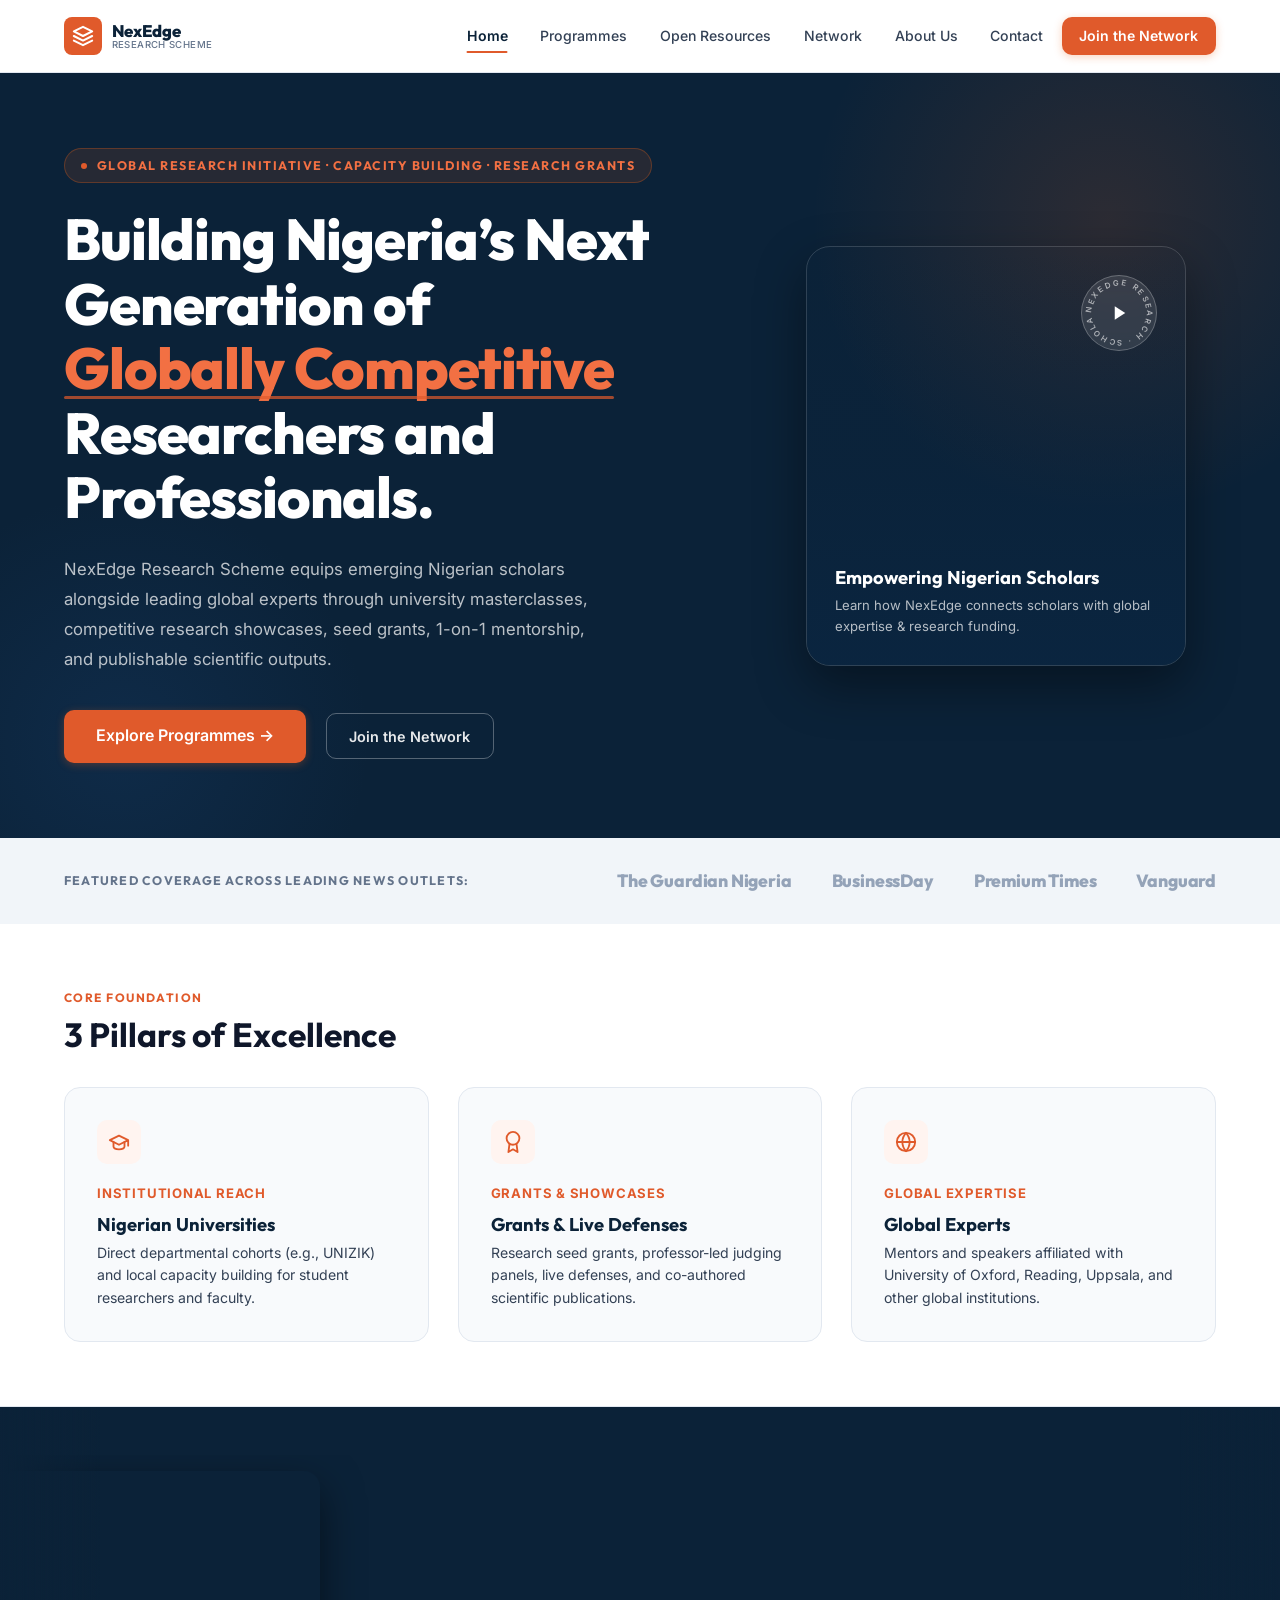
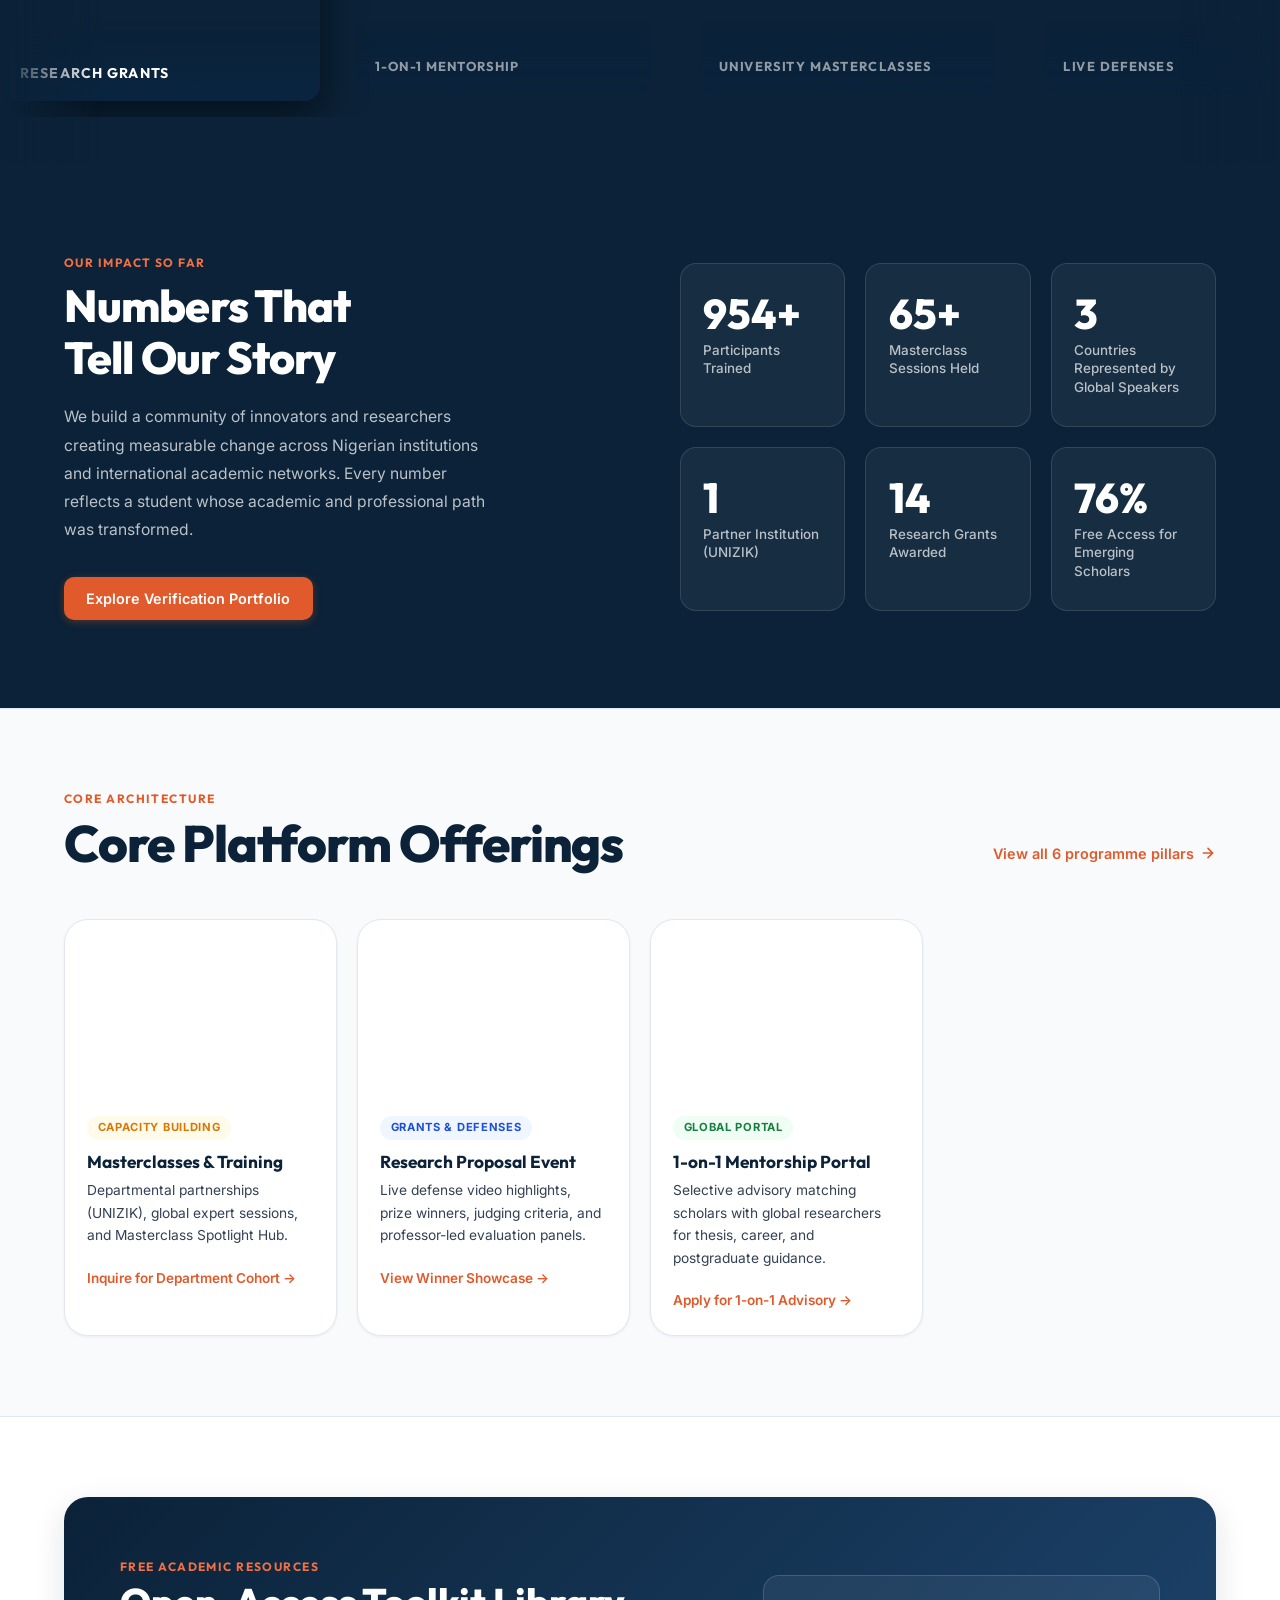
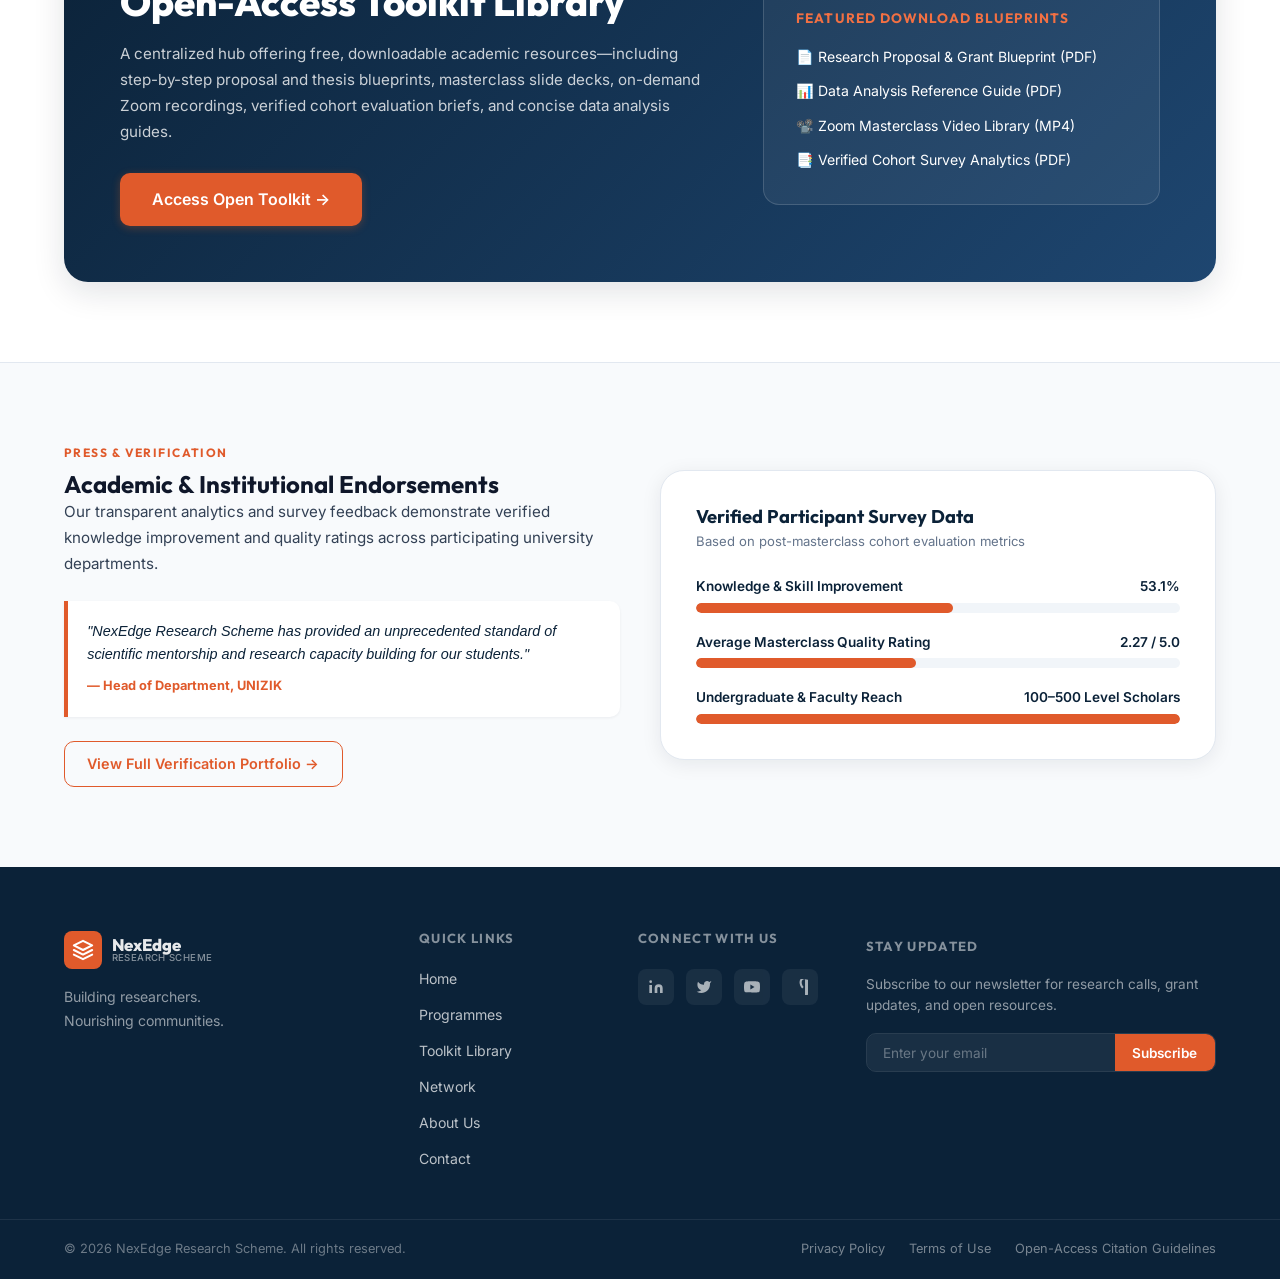
==== commit c7fe622f: "chore: clean repo, add .gitignore, define --bg-gray variable" ====
--- a/index.html
+++ b/index.html
@@ -249,7 +249,7 @@
         </div>
       </div>
 
-      <div class="programs-grid" style="grid-template-columns: repeat(3, 1fr);">
+      <div class="programs-grid">
 
         <article class="program-card">
           <div class="program-card-img">
@@ -426,7 +426,7 @@
     <div class="footer-bottom">
       <div class="container">
         <div class="footer-bottom-inner">
-          <p>© 2025 NexEdge Research Scheme. All rights reserved.</p>
+          <p>© 2026 NexEdge Research Scheme. All rights reserved.</p>
           <nav class="footer-legal" aria-label="Legal links">
             <a href="#">Privacy Policy</a>
             <a href="#">Terms of Use</a>
--- a/css/style.css
+++ b/css/style.css
@@ -32,6 +32,7 @@
   --bg-white:    #FFFFFF;
   --bg-light:    #F8FAFC;
   --bg-porcelain:#F1F5F9;
+  --bg-gray:     #F3F4F6;
   --border:      #E2E8F0;
   --border-dark: #CBD5E1;
 
@@ -80,7 +81,12 @@
 /* ===== RESET & BASE ===== */
 *, *::before, *::after { box-sizing: border-box; margin: 0; padding: 0; }
 
-html { scroll-behavior: smooth; font-size: 16px; -webkit-text-size-adjust: 100%; }
+html {
+  scroll-behavior: smooth;
+  font-size: 16px;
+  -webkit-text-size-adjust: 100%;
+  overflow-x: hidden;
+}
 
 body {
   font-family: var(--font-body);
@@ -89,6 +95,7 @@
   color: var(--text-dark);
   background: var(--bg-white);
   -webkit-font-smoothing: antialiased;
+  overflow-x: hidden;
 }
 
 /* ===== SCROLL REVEAL ===== */
@@ -477,9 +484,11 @@
   border-radius: var(--radius-md);
   overflow: hidden;
   border: 1px solid rgba(255,255,255,0.12);
+  max-width: 100%;
 }
 .newsletter-form input {
   flex: 1;
+  min-width: 0;
   background: rgba(255,255,255,0.06);
   border: none;
   padding: 0.65rem 1rem;
@@ -496,6 +505,7 @@
   font-weight: 600;
   transition: background var(--trans-fast);
   white-space: nowrap;
+  flex-shrink: 0;
 }
 .newsletter-form button:hover { background: var(--orange-dark); }
 
@@ -687,17 +697,52 @@
 }
 
 @media (max-width: 767px) {
-  :root { --nav-height: 62px; }
+  :root {
+    --nav-height: 62px;
+    --section-pad: 3.5rem 0;
+    --container-pad: 0 1.25rem;
+  }
+  .section-header {
+    flex-direction: column;
+    align-items: flex-start;
+    gap: 0.75rem;
+  }
   .footer-grid {
     grid-template-columns: 1fr 1fr;
-    gap: 2rem;
+    gap: 2rem 1.5rem;
   }
   .footer-brand { grid-column: 1 / -1; }
+  .footer-col h4 { font-size: 0.78rem; margin-bottom: 1rem; }
+  .footer-col ul li a { font-size: 0.85rem; }
+  .footer-tagline { font-size: 0.82rem; }
+  .newsletter-form { flex-direction: column; }
+  .newsletter-form input { padding: 0.75rem 1rem; }
+  .newsletter-form button { padding: 0.75rem 1rem; }
   .press-strip-inner { flex-direction: column; align-items: flex-start; gap: 1rem; }
+  .press-logos { flex-wrap: wrap; gap: 1.5rem; }
+  .modal-backdrop { padding: 1rem; }
+  .modal-box { padding: 1.5rem 1.25rem; max-height: 92vh; }
+  .footer-legal { gap: 1rem; flex-wrap: wrap; }
+  .footer-legal a { font-size: 0.75rem; }
 }
 
 @media (max-width: 479px) {
-  .footer-grid { grid-template-columns: 1fr; }
+  :root {
+    --section-pad: 2.75rem 0;
+    --container-pad: 0 1rem;
+  }
+  .btn-lg {
+    padding: 0.8rem 1.4rem;
+    font-size: 0.92rem;
+    width: 100%;
+    justify-content: center;
+  }
+  .footer-grid { grid-template-columns: 1fr; gap: 1.75rem; }
   .footer-bottom-inner { flex-direction: column; align-items: flex-start; gap: 0.5rem; }
-}
-
+  .footer-bottom-inner p { font-size: 0.72rem; }
+  .press-logos { gap: 1.2rem; }
+  .press-logo-item { font-size: 0.95rem; }
+  .modal-box { padding: 1.25rem 1rem; }
+  .social-icon { width: 40px; height: 40px; }
+}
+
--- a/css/home.css
+++ b/css/home.css
@@ -9,6 +9,7 @@
   padding: 4.5rem 0;
   position: relative;
   overflow: hidden;
+  max-width: 100vw;
 }
 
 /* Ambient glow backdrops */
@@ -891,8 +892,10 @@
   .stats-inner { grid-template-columns: 1fr; gap: 3rem; }
   .pillars-grid { grid-template-columns: 1fr; }
   .stats-grid-6 { grid-template-columns: repeat(2, 1fr); }
-  .toolkit-preview-card { grid-template-columns: 1fr; }
+  .toolkit-preview-card { grid-template-columns: 1fr; padding: 2.5rem; }
   .feedback-grid { grid-template-columns: 1fr; }
+  .event-spotlight { height: auto; min-height: 380px; }
+  .event-spotlight-inner { flex-direction: column; align-items: flex-start; }
 }
 
 @media (max-width: 900px) {
@@ -906,12 +909,45 @@
 }
 
 @media (max-width: 600px) {
-  .hero { min-height: auto; padding: 3rem 0 2.5rem; }
-  .hero-title { font-size: clamp(1.9rem, 8vw, 2.8rem); }
+  .hero { min-height: auto; padding: 2.5rem 0 2rem; }
+  .hero-title { font-size: clamp(1.8rem, 7.5vw, 2.6rem); }
+  .hero-desc { font-size: 0.95rem; margin-bottom: 1.8rem; }
+  .hero-actions { flex-direction: column; align-items: stretch; width: 100%; gap: 0.85rem; }
+  .hero-actions .btn { width: 100%; justify-content: center; }
+  .hero-card-preview { height: 300px; max-width: 100%; }
   .programs-grid { grid-template-columns: 1fr; }
+  .programs-section { padding: 3rem 0; }
+  .programs-heading-block h2 { font-size: clamp(1.6rem, 6vw, 2.4rem); }
   .stats-grid-6 { grid-template-columns: 1fr; }
-  .about-preview-text { padding: 2rem; }
-  .event-spotlight { height: auto; min-height: 380px; }
-  .event-spotlight-inner { flex-direction: column; align-items: flex-start; }
-}
-
+  .stats-section { padding: 3.5rem 0; }
+  .stats-title { font-size: clamp(1.6rem, 6vw, 2.2rem); }
+  .stat-value { font-size: 2.2rem; }
+  .about-preview-text { padding: 1.75rem; }
+  .about-preview { padding: 3.5rem 0; }
+  .photo-panel { width: 240px; height: 175px; }
+  .stat-card-6 { padding: 1.25rem 1rem; }
+  .toolkit-preview-card { padding: 2rem 1.5rem; gap: 2rem; }
+  .toolkit-preview-text h2 { font-size: clamp(1.4rem, 5vw, 2rem); }
+  .pillars-banner { padding: 3rem 0; }
+  .pillar-card { padding: 1.5rem; }
+  .feedback-section { padding: 3.5rem 0; }
+  .analytics-chart-box { padding: 1.5rem; }
+}
+
+@media (max-width: 479px) {
+  .hero-badge { font-size: 0.65rem; letter-spacing: 0.04em; padding: 0.35rem 0.75rem; white-space: normal; text-align: center; }
+  .hero-card-preview { height: 260px; }
+  .photo-panel { width: 210px; height: 150px; }
+  .stat-number-6 { font-size: 1.8rem; }
+  .stat-card-6 .stat-value { font-size: 2rem; }
+  .feedback-author { flex-direction: column; align-items: flex-start; gap: 0.6rem; }
+  .stat-card { padding: 1.5rem 1.25rem; }
+  .stat-value { font-size: 2rem; }
+  .stats-body-text { font-size: 0.9rem; }
+  .toolkit-preview-card { padding: 1.5rem 1.25rem; }
+  .about-preview-card { min-height: auto; }
+  .about-preview-img { height: 220px; }
+  .event-spotlight-right { flex-direction: column; width: 100%; }
+  .event-spotlight-right .btn { width: 100%; justify-content: center; }
+}
+
